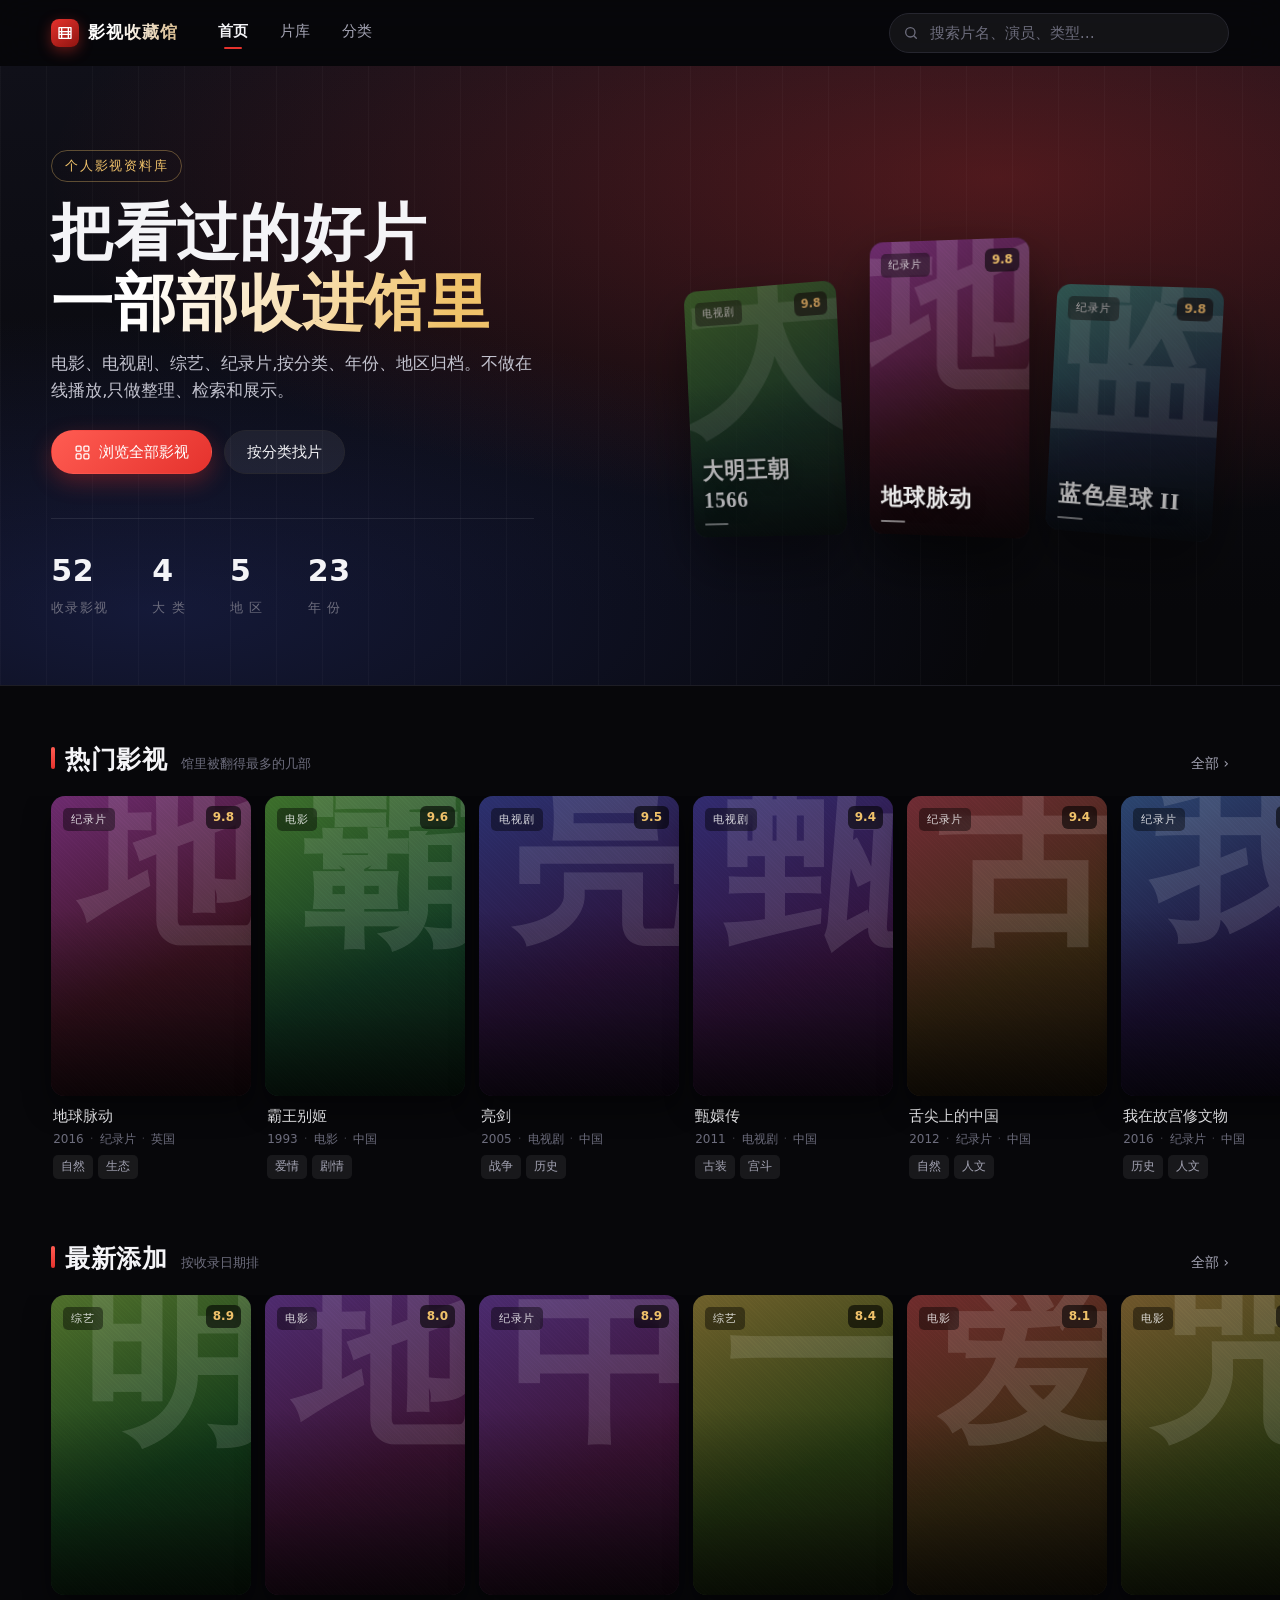
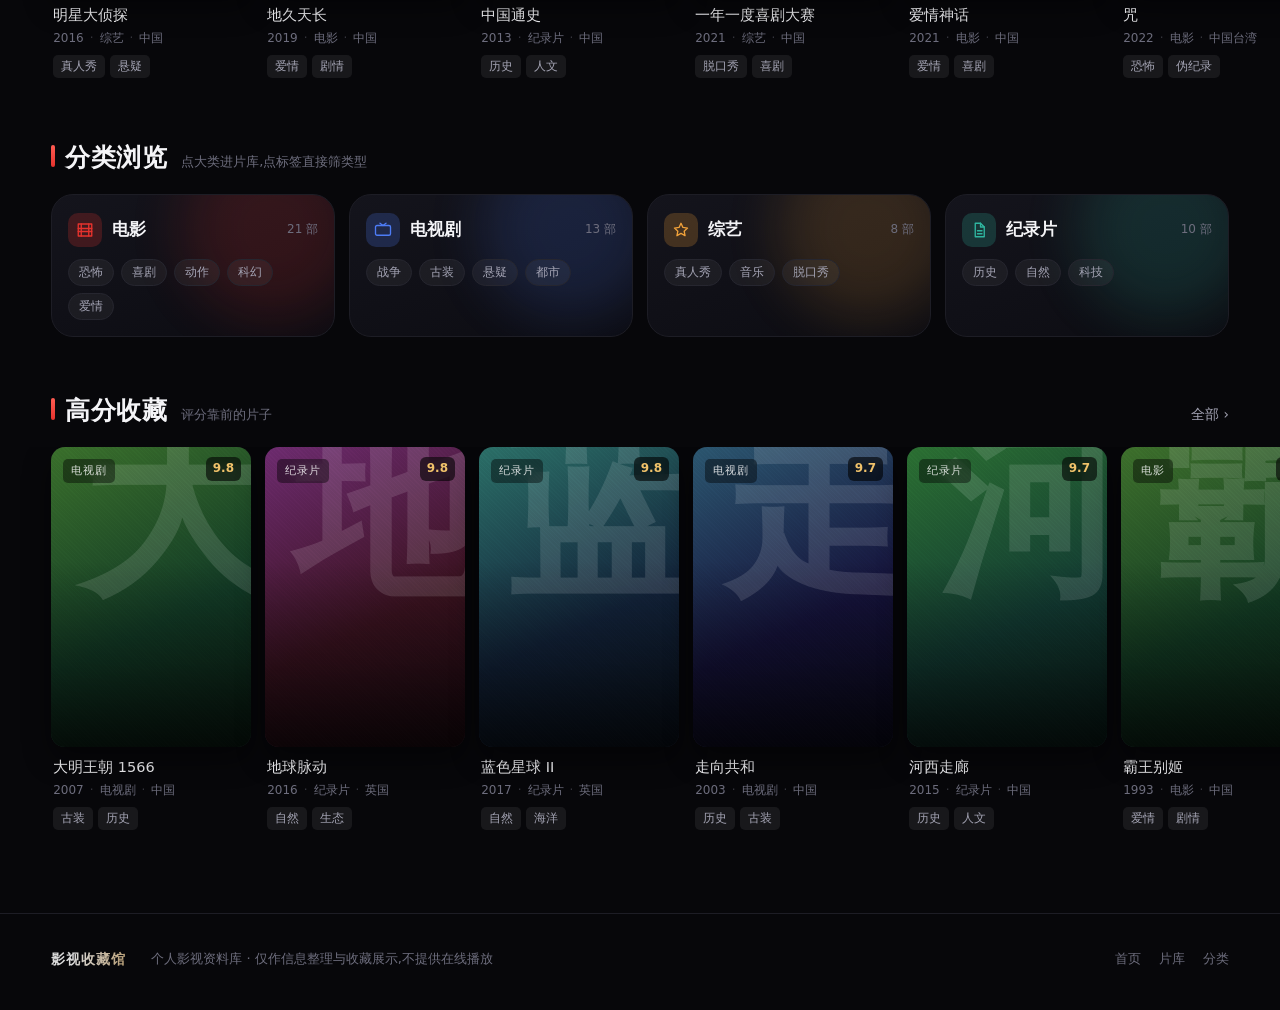
==== index.html @ ede92da6 "新增影视收藏馆:个人影视资料库,纯静态三页 首页 / 片库 / 详情三个页面共用一份数据(assets/js/data.js,52 条), 零依赖、零外链,双击 index.html 也能用。  - " ====
<!DOCTYPE html>
<html lang="zh-CN">
<head>
<meta charset="UTF-8">
<meta name="viewport" content="width=device-width, initial-scale=1, viewport-fit=cover">
<meta name="theme-color" content="#07070a">
<meta name="description" content="影视收藏馆 —— 个人影视资料库,整理、分类和展示电影、电视剧、综艺、纪录片。">
<title>影视收藏馆 · 个人影视资料库</title>
<link rel="icon" href="data:image/svg+xml,%3Csvg xmlns='http://www.w3.org/2000/svg' viewBox='0 0 32 32'%3E%3Crect width='32' height='32' rx='8' fill='%23e5322d'/%3E%3Cpath d='M8 9h16v14H8z' fill='none' stroke='%23fff' stroke-width='2'/%3E%3Cpath d='M12 9v14M20 9v14M8 16h16' stroke='%23fff' stroke-width='2'/%3E%3C/svg%3E">
<link rel="stylesheet" href="assets/css/style.css">
</head>
<body data-page="home">

<header class="site-header">
  <a class="logo" href="index.html">
    <span class="logo-mark">
      <svg viewBox="0 0 24 24" fill="none" stroke="#fff" stroke-width="2" stroke-linejoin="round" aria-hidden="true">
        <path d="M3 4h18v16H3z"/><path d="M7 4v16M17 4v16M3 10h18M3 14h18"/>
      </svg>
    </span>
    <span class="logo-text">影视收藏馆</span>
  </a>

  <nav class="main-nav">
    <a href="index.html" data-nav="home">首页</a>
    <a href="list.html" data-nav="list">片库</a>
    <a href="index.html#categories">分类</a>
  </nav>

  <div class="header-search">
    <svg class="icon-search" viewBox="0 0 24 24" fill="none" stroke="currentColor" stroke-width="2" stroke-linecap="round" aria-hidden="true">
      <circle cx="11" cy="11" r="7"/><path d="M20 20l-3.5-3.5"/>
    </svg>
    <label class="sr-only" for="q">搜索影视名称</label>
    <input id="q" type="search" placeholder="搜索片名、演员、类型…" autocomplete="off">
    <button type="button" class="clear-btn" aria-label="清空搜索">×</button>
    <div class="suggest" role="listbox"></div>
  </div>
</header>

<main>
  <!-- ============================ 头图 ============================ -->
  <section class="hero">
    <div class="hero-bg" aria-hidden="true"></div>
    <div class="hero-art" id="hero-art" aria-hidden="true"></div>
    <div class="hero-inner">
      <span class="hero-kicker">个人影视资料库</span>
      <h1>把看过的好片<br><span class="accent">一部部收进馆里</span></h1>
      <p>电影、电视剧、综艺、纪录片,按分类、年份、地区归档。不做在线播放,只做整理、检索和展示。</p>
      <div class="hero-actions">
        <a class="btn btn-primary" href="list.html">
          <svg viewBox="0 0 24 24" fill="none" stroke="currentColor" stroke-width="1.8" stroke-linecap="round" stroke-linejoin="round" aria-hidden="true">
            <rect x="3" y="3" width="7" height="7" rx="1.5"/><rect x="14" y="3" width="7" height="7" rx="1.5"/>
            <rect x="3" y="14" width="7" height="7" rx="1.5"/><rect x="14" y="14" width="7" height="7" rx="1.5"/>
          </svg>
          浏览全部影视
        </a>
        <a class="btn btn-ghost" href="#categories">按分类找片</a>
      </div>
      <div class="hero-stats">
        <div class="hero-stat"><b data-stat="total">—</b><span>收录影视</span></div>
        <div class="hero-stat"><b data-stat="cat">—</b><span>大 类</span></div>
        <div class="hero-stat"><b data-stat="region">—</b><span>地 区</span></div>
        <div class="hero-stat"><b data-stat="year">—</b><span>年 份</span></div>
      </div>
    </div>
  </section>

  <!-- ========================== 热门影视 ========================== -->
  <section class="section">
    <div class="section-head">
      <h2 class="section-title"><span class="bar"></span>热门影视</h2>
      <span class="section-sub">馆里被翻得最多的几部</span>
      <a class="section-more" href="list.html?sort=rating">全部 ›</a>
    </div>
    <div class="row-wrap">
      <button class="row-nav prev" type="button" aria-label="向左滚动">
        <svg viewBox="0 0 24 24" fill="none" stroke="currentColor" stroke-width="2" stroke-linecap="round" stroke-linejoin="round"><path d="M15 5l-7 7 7 7"/></svg>
      </button>
      <div class="row" id="row-hot"></div>
      <button class="row-nav next" type="button" aria-label="向右滚动">
        <svg viewBox="0 0 24 24" fill="none" stroke="currentColor" stroke-width="2" stroke-linecap="round" stroke-linejoin="round"><path d="M15 5l-7 7 7 7"/></svg>
      </button>
    </div>
  </section>

  <!-- ========================== 最新添加 ========================== -->
  <section class="section">
    <div class="section-head">
      <h2 class="section-title"><span class="bar"></span>最新添加</h2>
      <span class="section-sub">按收录日期排</span>
      <a class="section-more" href="list.html?sort=added">全部 ›</a>
    </div>
    <div class="row-wrap">
      <button class="row-nav prev" type="button" aria-label="向左滚动">
        <svg viewBox="0 0 24 24" fill="none" stroke="currentColor" stroke-width="2" stroke-linecap="round" stroke-linejoin="round"><path d="M15 5l-7 7 7 7"/></svg>
      </button>
      <div class="row" id="row-recent"></div>
      <button class="row-nav next" type="button" aria-label="向右滚动">
        <svg viewBox="0 0 24 24" fill="none" stroke="currentColor" stroke-width="2" stroke-linecap="round" stroke-linejoin="round"><path d="M15 5l-7 7 7 7"/></svg>
      </button>
    </div>
  </section>

  <!-- ========================== 分类入口 ========================== -->
  <section class="section" id="categories">
    <div class="section-head">
      <h2 class="section-title"><span class="bar"></span>分类浏览</h2>
      <span class="section-sub">点大类进片库,点标签直接筛类型</span>
    </div>
    <div class="cat-grid" id="cat-grid"></div>
  </section>

  <!-- ========================== 高分推荐 ========================== -->
  <section class="section">
    <div class="section-head">
      <h2 class="section-title"><span class="bar"></span>高分收藏</h2>
      <span class="section-sub">评分靠前的片子</span>
      <a class="section-more" href="list.html?sort=rating">全部 ›</a>
    </div>
    <div class="row-wrap">
      <button class="row-nav prev" type="button" aria-label="向左滚动">
        <svg viewBox="0 0 24 24" fill="none" stroke="currentColor" stroke-width="2" stroke-linecap="round" stroke-linejoin="round"><path d="M15 5l-7 7 7 7"/></svg>
      </button>
      <div class="row" id="row-top"></div>
      <button class="row-nav next" type="button" aria-label="向右滚动">
        <svg viewBox="0 0 24 24" fill="none" stroke="currentColor" stroke-width="2" stroke-linecap="round" stroke-linejoin="round"><path d="M15 5l-7 7 7 7"/></svg>
      </button>
    </div>
  </section>
</main>

<footer class="site-footer">
  <span class="logo"><span class="logo-text">影视收藏馆</span></span>
  <span>个人影视资料库 · 仅作信息整理与收藏展示,不提供在线播放</span>
  <nav>
    <a href="index.html">首页</a>
    <a href="list.html">片库</a>
    <a href="index.html#categories">分类</a>
  </nav>
</footer>

<nav class="tab-bar" aria-label="底部导航">
  <a href="index.html" data-nav="home">
    <svg viewBox="0 0 24 24" fill="none" stroke="currentColor" stroke-width="1.8" stroke-linecap="round" stroke-linejoin="round"><path d="M4 11l8-7 8 7"/><path d="M6 10v10h12V10"/></svg>
    首页
  </a>
  <a href="list.html" data-nav="list">
    <svg viewBox="0 0 24 24" fill="none" stroke="currentColor" stroke-width="1.8" stroke-linecap="round" stroke-linejoin="round"><rect x="3" y="3" width="7" height="7" rx="1.5"/><rect x="14" y="3" width="7" height="7" rx="1.5"/><rect x="3" y="14" width="7" height="7" rx="1.5"/><rect x="14" y="14" width="7" height="7" rx="1.5"/></svg>
    片库
  </a>
  <a href="index.html#categories">
    <svg viewBox="0 0 24 24" fill="none" stroke="currentColor" stroke-width="1.8" stroke-linecap="round" stroke-linejoin="round"><path d="M12 3l9 5-9 5-9-5z"/><path d="M3 13l9 5 9-5"/></svg>
    分类
  </a>
  <a href="list.html#q">
    <svg viewBox="0 0 24 24" fill="none" stroke="currentColor" stroke-width="1.8" stroke-linecap="round" stroke-linejoin="round"><circle cx="11" cy="11" r="7"/><path d="M20 20l-3.5-3.5"/></svg>
    搜索
  </a>
</nav>

<script src="assets/js/data.js"></script>
<script src="assets/js/app.js"></script>
</body>
</html>
---- assets/css/style.css ----
/* ==========================================================================
   影视收藏馆 · 全站样式
   深色影院质感 / 海报卡片 / 手机 2 列 · 平板 3 列 · 电脑 5 列
   ========================================================================== */

/* --------------------------------------------------------------- 设计变量 */
:root {
  --bg:            #07070a;
  --bg-soft:       #0d0d13;
  --surface:       #14141c;
  --surface-2:     #1c1c26;
  --line:          #26262f;
  --line-soft:     #1d1d25;

  --text:          #f4f4f7;
  --text-dim:      #a4a4b4;
  --text-faint:    #6d6d7d;

  --accent:        #e5322d;
  --accent-soft:   #ff5c52;
  --gold:          #f0c26a;

  --radius-sm: 8px;
  --radius:    14px;
  --radius-lg: 22px;

  --shadow:      0 18px 40px rgba(0, 0, 0, .55);
  --shadow-card: 0 12px 28px rgba(0, 0, 0, .45);

  --header-h: 66px;
  --page-x:   clamp(16px, 4vw, 56px);
  --ease:     cubic-bezier(.22, .61, .36, 1);

  --font: "PingFang SC", "Hiragino Sans GB", "Microsoft YaHei", "Source Han Sans SC",
          "Noto Sans CJK SC", system-ui, -apple-system, "Segoe UI", sans-serif;
  --font-serif: "Songti SC", "SimSun", "Source Han Serif SC", "Noto Serif CJK SC", serif;
}

/* ------------------------------------------------------------------ 基础 */
* { box-sizing: border-box; }

html { -webkit-text-size-adjust: 100%; }

body {
  margin: 0;
  background: var(--bg);
  color: var(--text);
  font-family: var(--font);
  font-size: 15px;
  line-height: 1.6;
  padding-bottom: env(safe-area-inset-bottom);
  -webkit-font-smoothing: antialiased;
}

/* 页面底部给手机底栏留出空间 */
body { padding-bottom: calc(72px + env(safe-area-inset-bottom)); }
@media (min-width: 768px) { body { padding-bottom: 0; } }

img { max-width: 100%; display: block; }

a { color: inherit; text-decoration: none; }

button, input, select { font: inherit; color: inherit; }

::selection { background: var(--accent); color: #fff; }

:focus-visible {
  outline: 2px solid var(--accent-soft);
  outline-offset: 3px;
  border-radius: 4px;
}

/* 滚动条(桌面) */
::-webkit-scrollbar { width: 10px; height: 10px; }
::-webkit-scrollbar-track { background: var(--bg); }
::-webkit-scrollbar-thumb { background: #2c2c38; border-radius: 10px; border: 3px solid var(--bg); }
::-webkit-scrollbar-thumb:hover { background: #3c3c4a; }

.wrap { padding-inline: var(--page-x); }

.sr-only {
  position: absolute; width: 1px; height: 1px;
  padding: 0; margin: -1px; overflow: hidden;
  clip: rect(0 0 0 0); white-space: nowrap; border: 0;
}

/* ------------------------------------------------------------------ 顶栏 */
.site-header {
  position: sticky;
  top: 0;
  z-index: 50;
  height: var(--header-h);
  display: flex;
  align-items: center;
  gap: 18px;
  padding-inline: var(--page-x);
  background: rgba(7, 7, 10, .72);
  backdrop-filter: blur(18px) saturate(160%);
  -webkit-backdrop-filter: blur(18px) saturate(160%);
  border-bottom: 1px solid transparent;
  transition: background .3s var(--ease), border-color .3s var(--ease);
}
.site-header.is-stuck {
  background: rgba(7, 7, 10, .94);
  border-bottom-color: var(--line-soft);
}

.logo {
  display: flex;
  align-items: center;
  gap: 9px;
  font-size: 17px;
  font-weight: 700;
  letter-spacing: .06em;
  white-space: nowrap;
  flex-shrink: 0;
}
.logo-mark {
  width: 28px; height: 28px;
  border-radius: 8px;
  display: grid; place-items: center;
  background: linear-gradient(145deg, var(--accent), #8f1410);
  box-shadow: 0 4px 14px rgba(229, 50, 45, .4);
  flex-shrink: 0;
}
.logo-mark svg { width: 16px; height: 16px; }
.logo-text { background: linear-gradient(100deg, #fff 30%, #d7b98a); -webkit-background-clip: text; background-clip: text; color: transparent; }

.main-nav { display: none; gap: 4px; margin-inline-start: 8px; }
@media (min-width: 768px) { .main-nav { display: flex; } }
.main-nav a {
  padding: 7px 14px;
  border-radius: 999px;
  font-size: 14.5px;
  color: var(--text-dim);
  transition: color .2s, background .2s;
}
.main-nav a:hover { color: var(--text); background: rgba(255, 255, 255, .06); }
.main-nav a.is-active { color: var(--text); font-weight: 600; }
.main-nav a.is-active::after {
  content: '';
  display: block;
  height: 2px; width: 18px;
  margin: 4px auto -4px;
  border-radius: 2px;
  background: var(--accent);
}

/* 顶栏搜索 */
.header-search {
  margin-inline-start: auto;
  position: relative;
  flex: 0 1 340px;
  min-width: 0;
}
.header-search input {
  width: 100%;
  height: 40px;
  padding: 0 38px 0 40px;
  border-radius: 999px;
  border: 1px solid var(--line);
  background: rgba(255, 255, 255, .05);
  transition: border-color .2s, background .2s, box-shadow .2s;
}
.header-search input::placeholder { color: var(--text-faint); }
.header-search input:focus {
  outline: none;
  border-color: #45454f;
  background: rgba(255, 255, 255, .09);
  box-shadow: 0 0 0 4px rgba(229, 50, 45, .12);
}
.header-search .icon-search {
  position: absolute; left: 14px; top: 50%;
  transform: translateY(-50%);
  width: 16px; height: 16px;
  color: var(--text-faint);
  pointer-events: none;
}
.header-search .clear-btn {
  position: absolute; right: 8px; top: 50%;
  transform: translateY(-50%);
  width: 26px; height: 26px;
  border: 0; border-radius: 50%;
  background: rgba(255, 255, 255, .1);
  color: var(--text-dim);
  cursor: pointer;
  display: none;
  place-items: center;
  font-size: 15px;
  line-height: 1;
}
.header-search.has-value .clear-btn { display: grid; }
.header-search .clear-btn:hover { background: rgba(255, 255, 255, .18); color: #fff; }

/* 顶栏搜索联想 */
.suggest {
  position: absolute;
  top: calc(100% + 10px);
  left: 0; right: 0;
  background: var(--surface);
  border: 1px solid var(--line);
  border-radius: var(--radius);
  box-shadow: var(--shadow);
  overflow: hidden;
  display: none;
  max-height: min(60vh, 420px);
  overflow-y: auto;
}
.suggest.is-open { display: block; }
.suggest-item {
  display: flex;
  align-items: center;
  gap: 12px;
  padding: 9px 12px;
  cursor: pointer;
  border-bottom: 1px solid var(--line-soft);
}
.suggest-item:last-child { border-bottom: 0; }
.suggest-item:hover, .suggest-item.is-cursor { background: var(--surface-2); }
.suggest-thumb { width: 34px; height: 48px; border-radius: 5px; overflow: hidden; flex-shrink: 0; }
.suggest-body { min-width: 0; }
.suggest-title { font-size: 14.5px; white-space: nowrap; overflow: hidden; text-overflow: ellipsis; }
.suggest-meta { font-size: 12px; color: var(--text-faint); }
.suggest-empty { padding: 18px; text-align: center; color: var(--text-faint); font-size: 13.5px; }

/* ------------------------------------------------------------ 手机底部导航 */
.tab-bar {
  position: fixed;
  left: 0; right: 0; bottom: 0;
  z-index: 60;
  display: grid;
  grid-template-columns: repeat(4, 1fr);
  background: rgba(11, 11, 16, .93);
  backdrop-filter: blur(20px);
  -webkit-backdrop-filter: blur(20px);
  border-top: 1px solid var(--line-soft);
  padding-bottom: env(safe-area-inset-bottom);
}
@media (min-width: 768px) { .tab-bar { display: none; } }
.tab-bar a {
  display: flex;
  flex-direction: column;
  align-items: center;
  gap: 3px;
  padding: 9px 0 8px;
  font-size: 11px;
  color: var(--text-faint);
  min-height: 56px;
  justify-content: center;
}
.tab-bar a svg { width: 21px; height: 21px; }
.tab-bar a.is-active { color: var(--accent-soft); }

/* --------------------------------------------------------------- 通用组件 */
.section { margin-block: clamp(30px, 5vw, 54px); }

.section-head {
  display: flex;
  align-items: baseline;
  gap: 14px;
  margin-bottom: 16px;
  padding-inline: var(--page-x);
}
.section-title {
  margin: 0;
  font-size: clamp(19px, 2.4vw, 25px);
  font-weight: 700;
  letter-spacing: .02em;
}
.section-title .bar {
  display: inline-block;
  width: 4px; height: .9em;
  margin-inline-end: 10px;
  vertical-align: -1px;
  border-radius: 2px;
  background: linear-gradient(180deg, var(--accent-soft), var(--accent));
}
.section-sub { color: var(--text-faint); font-size: 13px; }
.section-more {
  margin-inline-start: auto;
  color: var(--text-dim);
  font-size: 13.5px;
  white-space: nowrap;
  transition: color .2s;
}
.section-more:hover { color: var(--accent-soft); }

.btn {
  display: inline-flex;
  align-items: center;
  justify-content: center;
  gap: 8px;
  height: 44px;
  padding: 0 22px;
  border: 1px solid transparent;
  border-radius: 999px;
  background: var(--surface-2);
  font-size: 15px;
  font-weight: 500;
  cursor: pointer;
  transition: transform .15s var(--ease), background .2s, border-color .2s, opacity .2s;
}
.btn:hover { transform: translateY(-1px); }
.btn:active { transform: translateY(0); }
.btn svg { width: 17px; height: 17px; }
.btn-primary {
  background: linear-gradient(135deg, var(--accent-soft), var(--accent));
  color: #fff;
  box-shadow: 0 8px 22px rgba(229, 50, 45, .32);
}
.btn-ghost { background: rgba(255, 255, 255, .07); border-color: var(--line); }
.btn-ghost:hover { background: rgba(255, 255, 255, .12); }
.btn[aria-disabled="true"] {
  opacity: .45;
  cursor: not-allowed;
  background: var(--surface-2);
  box-shadow: none;
  color: var(--text-dim);
}
.btn[aria-disabled="true"]:hover { transform: none; }

.chip {
  display: inline-flex;
  align-items: center;
  gap: 5px;
  height: 32px;
  padding: 0 13px;
  border-radius: 999px;
  border: 1px solid var(--line);
  background: rgba(255, 255, 255, .04);
  color: var(--text-dim);
  font-size: 13px;
  white-space: nowrap;
  cursor: pointer;
  transition: color .18s, background .18s, border-color .18s;
}
.chip:hover { color: var(--text); border-color: #3a3a46; }
.chip.is-on {
  background: var(--accent);
  border-color: var(--accent);
  color: #fff;
  font-weight: 500;
}
/* “全部”是默认态,不该抢主色 */
.chip.is-on[data-val=""] {
  background: rgba(255, 255, 255, .14);
  border-color: transparent;
  color: var(--text);
}

.tag {
  display: inline-block;
  padding: 2px 8px;
  border-radius: 5px;
  background: rgba(255, 255, 255, .07);
  color: var(--text-dim);
  font-size: 11.5px;
  line-height: 1.7;
  white-space: nowrap;
}

/* ------------------------------------------------------------- 海报卡片 */
.card {
  display: block;
  position: relative;
  min-width: 0;
  transition: transform .28s var(--ease);
}
@media (hover: hover) {
  .card:hover { transform: translateY(-6px); z-index: 3; }
}

.poster {
  position: relative;
  aspect-ratio: 2 / 3;
  border-radius: var(--radius);
  overflow: hidden;
  background: var(--surface);
  box-shadow: var(--shadow-card);
  isolation: isolate;
}
.poster img { width: 100%; height: 100%; object-fit: cover; }

/* 自动生成的海报(无图源时) */
.poster-gen {
  position: absolute;
  inset: 0;
  display: flex;
  flex-direction: column;
  justify-content: flex-end;
  padding: 12px;
  overflow: hidden;
}
.poster-gen::before {          /* 底部压暗,保证片名可读 */
  content: '';
  position: absolute;
  inset: auto 0 0 0;
  height: 62%;
  background: linear-gradient(to top, rgba(0, 0, 0, .74) 0%, rgba(0, 0, 0, .34) 45%, transparent 100%);
  pointer-events: none;
}
.poster-gen::after {           /* 细颗粒质感 */
  content: '';
  position: absolute; inset: 0;
  background-image: repeating-linear-gradient(45deg, rgba(255,255,255,.035) 0 1px, transparent 1px 3px);
  mix-blend-mode: overlay;
  pointer-events: none;
}
.poster-glyph {
  position: absolute;
  right: -.1em;
  top: -.06em;
  font-family: var(--font-serif);
  font-size: clamp(96px, 20vw, 190px);
  font-weight: 700;
  line-height: .8;
  color: rgba(255, 255, 255, .12);
  pointer-events: none;
  user-select: none;
}
.poster-cap {
  position: relative;
  display: flex;
  flex-direction: column;
  gap: 5px;
}
.poster-name {
  font-family: var(--font-serif);
  font-size: clamp(16px, 2.4vw, 23px);
  font-weight: 700;
  line-height: 1.25;
  letter-spacing: .04em;
  color: rgba(255, 255, 255, .96);
  text-shadow: 0 2px 14px rgba(0, 0, 0, .6);
  display: -webkit-box;
  -webkit-line-clamp: 2;
  -webkit-box-orient: vertical;
  overflow: hidden;
}
.poster-name::after {        /* 片名下的小短线,像海报上的装饰 */
  content: '';
  display: block;
  width: 26px; height: 2px;
  margin-top: 8px;
  border-radius: 2px;
  background: rgba(255, 255, 255, .5);
}
.poster-badge {
  position: absolute;
  top: 12px; left: 12px;
  padding: 3px 8px;
  border-radius: 5px;
  background: rgba(0, 0, 0, .42);
  backdrop-filter: blur(6px);
  font-size: 11px;
  letter-spacing: .08em;
  color: rgba(255, 255, 255, .82);
}
.poster-foot {
  position: relative;
  font-size: 11.5px;
  letter-spacing: .22em;
  color: rgba(255, 255, 255, .55);
}

/* 评分角标 */
.poster-score {
  position: absolute;
  top: 10px; right: 10px;
  z-index: 2;
  padding: 2px 7px;
  border-radius: 6px;
  background: rgba(0, 0, 0, .6);
  backdrop-filter: blur(6px);
  color: var(--gold);
  font-size: 12px;
  font-weight: 700;
  font-variant-numeric: tabular-nums;
}

/* 悬停浮层 */
.poster-hover {
  position: absolute;
  inset: 0;
  z-index: 3;
  display: flex;
  flex-direction: column;
  justify-content: flex-end;
  gap: 7px;
  padding: 14px 13px;
  background: linear-gradient(to top, rgba(5,5,8,.96) 12%, rgba(5,5,8,.72) 48%, rgba(5,5,8,0) 100%);
  opacity: 0;
  transition: opacity .26s var(--ease);
}
@media (hover: hover) {
  .card:hover .poster-hover { opacity: 1; }
}
.poster-hover .ph-title { font-size: 15px; font-weight: 600; }
.poster-hover .ph-line {
  font-size: 12px;
  color: var(--text-dim);
  display: flex;
  flex-wrap: wrap;
  gap: 6px;
}
.poster-hover .ph-desc {
  font-size: 12px;
  line-height: 1.55;
  color: #c8c8d4;
  display: -webkit-box;
  -webkit-line-clamp: 3;
  -webkit-box-orient: vertical;
  overflow: hidden;
}
.poster-hover .ph-cta {
  margin-top: 3px;
  font-size: 12.5px;
  font-weight: 600;
  color: var(--accent-soft);
  display: flex;
  align-items: center;
  gap: 4px;
}
.poster-hover .ph-cta svg { width: 13px; height: 13px; }

/* 卡片文字区 */
.card-body { padding: 10px 2px 0; }
.card-title {
  font-size: 14.5px;
  font-weight: 500;
  line-height: 1.4;
  white-space: nowrap;
  overflow: hidden;
  text-overflow: ellipsis;
}
.card-meta {
  margin-top: 4px;
  display: flex;
  align-items: center;
  gap: 6px;
  font-size: 12px;
  color: var(--text-faint);
  white-space: nowrap;
  overflow: hidden;
}
.card-meta .dot { opacity: .45; }
.card-tags { margin-top: 6px; display: flex; gap: 5px; overflow: hidden; }

/* --------------------------------------------------- 海报网格(响应式列数) */
.poster-grid {
  display: grid;
  gap: clamp(14px, 2vw, 26px) clamp(10px, 1.6vw, 20px);
  grid-template-columns: repeat(2, minmax(0, 1fr));   /* 手机:双列 */
}
@media (max-width: 359px) {                            /* 窄屏手机:单列 */
  .poster-grid { grid-template-columns: minmax(0, 1fr); }
}
@media (min-width: 768px)  { .poster-grid { grid-template-columns: repeat(3, minmax(0, 1fr)); } } /* 平板:三列 */
@media (min-width: 1024px) { .poster-grid { grid-template-columns: repeat(4, minmax(0, 1fr)); } }
@media (min-width: 1280px) { .poster-grid { grid-template-columns: repeat(5, minmax(0, 1fr)); } } /* 电脑:五列 */
@media (min-width: 1800px) { .poster-grid { grid-template-columns: repeat(6, minmax(0, 1fr)); } }

/* ------------------------------------------------------------ 横向影片行 */
.row-wrap { position: relative; }
.row {
  display: grid;
  grid-auto-flow: column;
  grid-auto-columns: minmax(140px, 1fr);
  gap: 14px;
  overflow-x: auto;
  scroll-snap-type: x mandatory;
  scroll-behavior: smooth;
  padding-inline: var(--page-x);
  scroll-padding-inline: var(--page-x);   /* 否则吸附会把首张卡片顶到边缘 */
  padding-bottom: 6px;
  scrollbar-width: none;
}
.row::-webkit-scrollbar { display: none; }
.row > * { scroll-snap-align: start; }
@media (min-width: 480px)  { .row { grid-auto-columns: minmax(160px, 1fr); } }
@media (min-width: 768px)  { .row { grid-auto-columns: minmax(180px, 1fr); } }
@media (min-width: 1280px) { .row { grid-auto-columns: minmax(200px, 1fr); } }

.row-nav {
  position: absolute;
  top: 0; bottom: 34px;
  width: 46px;
  border: 0;
  display: none;
  place-items: center;
  cursor: pointer;
  color: #fff;
  background: linear-gradient(90deg, rgba(7,7,10,.92), rgba(7,7,10,0));
  opacity: 0;
  transition: opacity .22s;
  z-index: 4;
}
.row-nav svg { width: 24px; height: 24px; filter: drop-shadow(0 2px 6px rgba(0,0,0,.6)); }
.row-nav.prev { left: 0; }
.row-nav.next { right: 0; transform: scaleX(-1); }
@media (hover: hover) and (min-width: 1024px) {
  .row-nav { display: grid; }
  .row-wrap:hover .row-nav { opacity: 1; }
  .row-nav:disabled { opacity: 0 !important; pointer-events: none; }
}

/* ------------------------------------------------------------- 首页 · 头图 */
.hero {
  position: relative;
  min-height: min(78vh, 620px);
  display: flex;
  align-items: flex-end;
  padding: 0 var(--page-x) clamp(34px, 6vw, 66px);
  overflow: hidden;
  border-bottom: 1px solid var(--line-soft);
}
.hero-bg { position: absolute; inset: 0; z-index: 0; }
.hero-bg::before {
  content: '';
  position: absolute; inset: 0;
  background:
    radial-gradient(120% 90% at 78% 18%, rgba(229, 50, 45, .30), transparent 62%),
    radial-gradient(110% 80% at 12% 88%, rgba(60, 78, 190, .26), transparent 60%),
    linear-gradient(180deg, #101019 0%, #07070a 88%);
}
.hero-bg::after {
  content: '';
  position: absolute; inset: 0;
  background-image: repeating-linear-gradient(90deg, rgba(255,255,255,.028) 0 1px, transparent 1px 46px);
}
.hero-inner { position: relative; z-index: 1; max-width: 720px; }

/* 头图右侧的三张海报,纯装饰,窄屏不出现 */
.hero-art {
  position: absolute;
  right: clamp(20px, 5vw, 76px);
  top: 50%;
  transform: translateY(-46%);
  z-index: 1;
  display: none;
  gap: 18px;
  pointer-events: none;
  perspective: 1200px;
}
@media (min-width: 1024px) { .hero-art { display: flex; } }
.hero-art .poster {
  width: clamp(130px, 13vw, 186px);
  box-shadow: 0 30px 60px rgba(0, 0, 0, .6);
  transform: rotateY(-16deg) rotateZ(var(--tilt, 0deg));
  opacity: .96;
}
.hero-art > *:nth-child(1) { --tilt: -3deg; margin-top: 46px; opacity: .7; }
.hero-art > *:nth-child(2) { --tilt:  0deg; }
.hero-art > *:nth-child(3) { --tilt:  3deg; margin-top: 46px; opacity: .7; }
.hero-kicker {
  display: inline-flex;
  align-items: center;
  gap: 8px;
  margin-bottom: 16px;
  padding: 5px 13px;
  border: 1px solid rgba(240, 194, 106, .35);
  border-radius: 999px;
  color: var(--gold);
  font-size: 12.5px;
  letter-spacing: .14em;
}
.hero h1 {
  margin: 0 0 14px;
  font-size: clamp(32px, 6.4vw, 62px);
  line-height: 1.12;
  font-weight: 800;
  letter-spacing: .01em;
}
.hero h1 .accent {
  background: linear-gradient(105deg, #fff 20%, var(--gold) 90%);
  -webkit-background-clip: text; background-clip: text; color: transparent;
}
.hero p {
  margin: 0 0 26px;
  max-width: 46ch;
  color: #c2c2ce;
  font-size: clamp(14px, 1.6vw, 16.5px);
}
.hero-actions { display: flex; flex-wrap: wrap; gap: 12px; }
.hero-stats {
  display: flex;
  flex-wrap: wrap;
  gap: clamp(20px, 4vw, 44px);
  margin-top: clamp(28px, 4vw, 44px);
  padding-top: clamp(20px, 3vw, 28px);
  border-top: 1px solid rgba(255, 255, 255, .09);
}
.hero-stat b {
  display: block;
  font-size: clamp(22px, 3.2vw, 30px);
  font-weight: 700;
  font-variant-numeric: tabular-nums;
  letter-spacing: .02em;
}
.hero-stat span { font-size: 12.5px; color: var(--text-faint); letter-spacing: .1em; }

/* --------------------------------------------------------- 首页 · 分类入口 */
.cat-grid {
  display: grid;
  gap: 14px;
  grid-template-columns: repeat(2, minmax(0, 1fr));
  padding-inline: var(--page-x);
}
@media (min-width: 768px) { .cat-grid { grid-template-columns: repeat(4, minmax(0, 1fr)); } }

.cat-card {
  position: relative;
  display: flex;
  flex-direction: column;
  gap: 12px;
  padding: 18px 16px 16px;
  border: 1px solid var(--line-soft);
  border-radius: var(--radius-lg);
  background: linear-gradient(160deg, var(--surface), #0c0c12);
  overflow: hidden;
  transition: transform .25s var(--ease), border-color .25s, box-shadow .25s;
}
.cat-card::before {
  content: '';
  position: absolute;
  inset: -40% -10% auto auto;
  width: 180px; height: 180px;
  border-radius: 50%;
  background: var(--cat-color, var(--accent));
  opacity: .16;
  filter: blur(28px);
  transition: opacity .25s;
}
.cat-card:hover {
  transform: translateY(-4px);
  border-color: #33333f;
  box-shadow: var(--shadow);
}
.cat-card:hover::before { opacity: .3; }
.cat-head { position: relative; display: flex; align-items: center; gap: 10px; }
.cat-icon {
  width: 34px; height: 34px;
  border-radius: 10px;
  display: grid; place-items: center;
  background: color-mix(in srgb, var(--cat-color, var(--accent)) 22%, transparent);
  color: var(--cat-color, var(--accent));
  flex-shrink: 0;
}
.cat-icon svg { width: 18px; height: 18px; }
.cat-name { font-size: 16.5px; font-weight: 600; }
.cat-count { margin-inline-start: auto; font-size: 12px; color: var(--text-faint); font-variant-numeric: tabular-nums; }
.cat-genres { position: relative; display: flex; flex-wrap: wrap; gap: 7px; }
.cat-genres .chip { height: 27px; padding: 0 10px; font-size: 12px; background: rgba(255,255,255,.05); }

/* ------------------------------------------------------------- 片库筛选栏 */
.page-head {
  padding: clamp(24px, 4vw, 44px) var(--page-x) 0;
}
.page-title {
  margin: 0 0 6px;
  font-size: clamp(24px, 3.6vw, 36px);
  font-weight: 700;
}
.page-desc { margin: 0; color: var(--text-faint); font-size: 14px; }

.filters {
  position: sticky;
  top: var(--header-h);
  z-index: 30;
  margin-top: 22px;
  padding: 14px var(--page-x);
  background: rgba(7, 7, 10, .9);
  backdrop-filter: blur(16px);
  -webkit-backdrop-filter: blur(16px);
  border-bottom: 1px solid var(--line-soft);
}
.filter-row {
  display: flex;
  align-items: center;
  gap: 10px;
  overflow-x: auto;
  scrollbar-width: none;
  padding-bottom: 2px;
}
.filter-row::-webkit-scrollbar { display: none; }
.filter-row + .filter-row { margin-top: 10px; }
.filter-label {
  flex-shrink: 0;
  width: 3.4em;
  font-size: 12.5px;
  color: var(--text-faint);
  letter-spacing: .08em;
}
.filter-row .chip { flex-shrink: 0; }

/* 分类主 Tab */
.cat-tabs { display: flex; gap: 8px; overflow-x: auto; scrollbar-width: none; }
.cat-tabs::-webkit-scrollbar { display: none; }
.cat-tab {
  flex-shrink: 0;
  height: 38px;
  padding: 0 18px;
  border: 0;
  border-radius: 999px;
  background: transparent;
  color: var(--text-dim);
  font-size: 15px;
  cursor: pointer;
  transition: color .2s, background .2s;
}
.cat-tab:hover { color: var(--text); background: rgba(255,255,255,.05); }
.cat-tab.is-on { background: #fff; color: #101018; font-weight: 600; }

.result-bar {
  display: flex;
  align-items: center;
  gap: 12px;
  flex-wrap: wrap;
  margin: 18px 0 16px;
  padding-inline: var(--page-x);
}
.result-count { font-size: 13.5px; color: var(--text-faint); }
.result-count b { color: var(--text); font-variant-numeric: tabular-nums; }
.sort-select {
  margin-inline-start: auto;
  height: 36px;
  padding: 0 32px 0 12px;
  border: 1px solid var(--line);
  border-radius: 999px;
  background: var(--surface) url("data:image/svg+xml,%3Csvg xmlns='http://www.w3.org/2000/svg' viewBox='0 0 24 24' fill='none' stroke='%23a4a4b4' stroke-width='2.2' stroke-linecap='round'%3E%3Cpath d='M6 9l6 6 6-6'/%3E%3C/svg%3E") no-repeat right 10px center / 15px;
  font-size: 13.5px;
  cursor: pointer;
  appearance: none;
  -webkit-appearance: none;
}
.active-filters { display: flex; flex-wrap: wrap; gap: 8px; }
.active-filters .chip.is-on { background: var(--surface-2); border-color: #3a3a46; color: var(--text); }
.active-filters .chip.is-on::after { content: '×'; font-size: 15px; opacity: .7; }

.grid-area { padding-inline: var(--page-x); padding-bottom: clamp(40px, 6vw, 80px); }

.empty {
  padding: clamp(50px, 9vw, 96px) 20px;
  text-align: center;
  color: var(--text-faint);
}
.empty-icon {
  width: 54px; height: 54px;
  margin: 0 auto 16px;
  color: #33333f;
}
.empty h3 { margin: 0 0 8px; color: var(--text-dim); font-size: 17px; font-weight: 600; }
.empty p { margin: 0 0 20px; font-size: 14px; }

/* --------------------------------------------------------------- 详情页 */
.detail-hero {
  position: relative;
  padding: clamp(26px, 5vw, 60px) var(--page-x) clamp(28px, 4vw, 48px);
  overflow: hidden;
  border-bottom: 1px solid var(--line-soft);
}
.detail-bg {
  position: absolute;
  inset: 0;
  z-index: 0;
  opacity: .5;
}
.detail-bg::after {
  content: '';
  position: absolute; inset: 0;
  background: linear-gradient(180deg, rgba(7,7,10,.55) 0%, rgba(7,7,10,.9) 62%, var(--bg) 100%);
  backdrop-filter: blur(60px);
  -webkit-backdrop-filter: blur(60px);
}

.crumb {
  position: relative; z-index: 1;
  display: flex; align-items: center; gap: 7px;
  margin-bottom: clamp(18px, 3vw, 30px);
  font-size: 13px;
  color: var(--text-faint);
}
.crumb a:hover { color: var(--text); }
.crumb svg { width: 13px; height: 13px; opacity: .55; }

.detail-main {
  position: relative;
  z-index: 1;
  display: grid;
  gap: clamp(20px, 4vw, 44px);
  grid-template-columns: minmax(0, 1fr);
}
@media (min-width: 768px) {
  .detail-main { grid-template-columns: minmax(210px, 288px) minmax(0, 1fr); }
}
.detail-poster {
  width: min(56vw, 240px);
  margin-inline: auto;
}
@media (min-width: 768px) { .detail-poster { width: 100%; margin: 0; } }
.detail-poster .poster { box-shadow: 0 28px 60px rgba(0, 0, 0, .7); }

.detail-title {
  margin: 0 0 12px;
  font-size: clamp(26px, 4.6vw, 46px);
  line-height: 1.15;
  font-weight: 800;
}
.detail-facts {
  display: flex;
  flex-wrap: wrap;
  align-items: center;
  gap: 10px;
  margin-bottom: 22px;
  color: var(--text-dim);
  font-size: 14px;
}
.detail-score {
  display: inline-flex;
  align-items: baseline;
  gap: 3px;
  color: var(--gold);
  font-weight: 700;
}
.detail-score b { font-size: 22px; font-variant-numeric: tabular-nums; }
.detail-score span { font-size: 12px; opacity: .7; }

.info-list {
  display: grid;
  gap: 14px;
  margin: 0 0 26px;
  padding: 0;
}
@media (min-width: 640px) { .info-list { grid-template-columns: repeat(2, minmax(0, 1fr)); } }
.info-item { display: flex; gap: 12px; align-items: flex-start; }
.info-item dt {
  flex-shrink: 0;
  width: 3.6em;
  color: var(--text-faint);
  font-size: 13.5px;
  letter-spacing: .06em;
}
.info-item dd { margin: 0; font-size: 14.5px; min-width: 0; }
.info-item dd .chips { display: flex; flex-wrap: wrap; gap: 7px; }

.detail-block { margin-bottom: 26px; }
.detail-block h2 {
  margin: 0 0 10px;
  font-size: 15px;
  font-weight: 600;
  color: var(--text-dim);
  letter-spacing: .1em;
}
.detail-desc {
  margin: 0;
  max-width: 74ch;
  color: #cdcdd8;
  font-size: 15px;
  line-height: 1.85;
}
.actor-list { display: flex; flex-wrap: wrap; gap: 8px; }
.actor {
  display: inline-flex;
  align-items: center;
  gap: 8px;
  padding: 6px 14px 6px 6px;
  border: 1px solid var(--line-soft);
  border-radius: 999px;
  background: rgba(255, 255, 255, .04);
  font-size: 13.5px;
}
.actor-avatar {
  width: 26px; height: 26px;
  border-radius: 50%;
  display: grid; place-items: center;
  font-size: 12.5px;
  font-weight: 600;
  color: #0d0d12;
  flex-shrink: 0;
}

.detail-actions {
  display: flex;
  flex-wrap: wrap;
  gap: 12px;
  padding-top: 22px;
  border-top: 1px solid var(--line-soft);
}
@media (max-width: 519px) {
  .detail-actions .btn { flex: 1 1 100%; height: 50px; font-size: 16px; }
}
.resource-note { flex-basis: 100%; margin: 0; color: var(--text-faint); font-size: 12.5px; }

/* ------------------------------------------------------------------ 页脚 */
.site-footer {
  margin-top: clamp(40px, 6vw, 80px);
  padding: 34px var(--page-x) 40px;
  border-top: 1px solid var(--line-soft);
  color: var(--text-faint);
  font-size: 13px;
  display: flex;
  flex-wrap: wrap;
  gap: 12px 26px;
  align-items: center;
}
.site-footer .logo { font-size: 14px; opacity: .85; }
.site-footer nav { display: flex; gap: 18px; margin-inline-start: auto; }
.site-footer a:hover { color: var(--text-dim); }

/* --------------------------------------------------------------- 入场动效 */
@media (prefers-reduced-motion: no-preference) {
  .reveal { opacity: 0; transform: translateY(14px); }
  .reveal.is-in { opacity: 1; transform: none; transition: opacity .5s var(--ease), transform .5s var(--ease); }
}
@media (prefers-reduced-motion: reduce) {
  * { animation-duration: .01ms !important; transition-duration: .01ms !important; scroll-behavior: auto !important; }
}
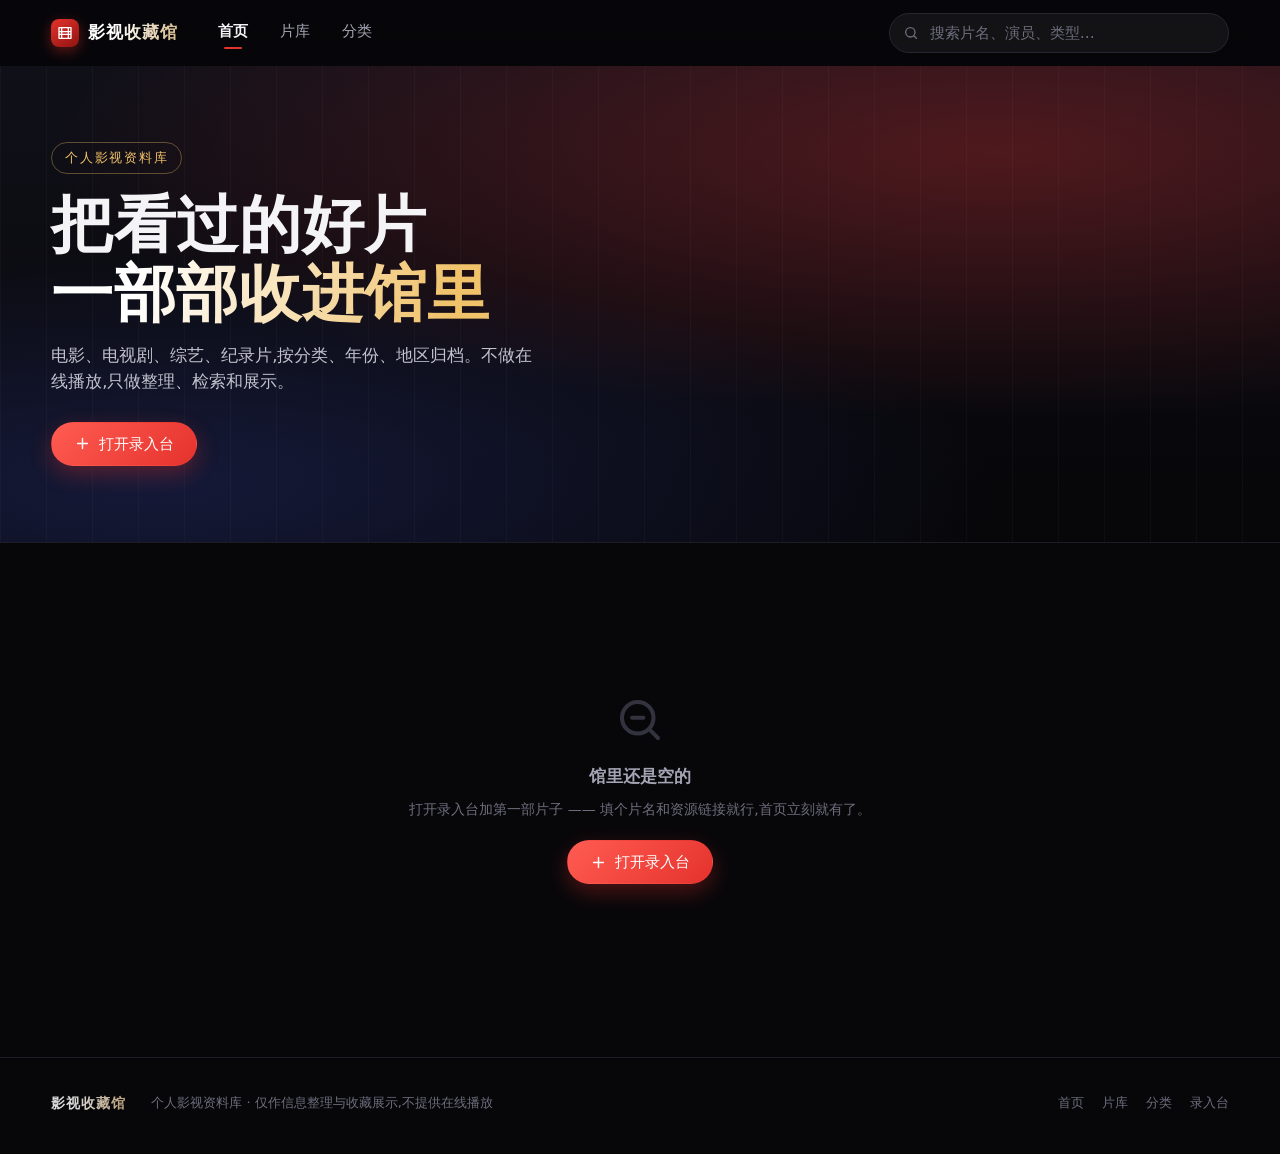
==== commit 5f78b88f: "默认改成空馆:加一条才出现一条,不再预置 52 部片 之前塞的 52 条示例挪到 data/示例数据.js,站点默认不加载。 assets/js/data.js 现在是空数组 + 一条注释掉的字段模板" ====
--- a/index.html
+++ b/index.html
@@ -67,7 +67,7 @@
   </section>
 
   <!-- ========================== 热门影视 ========================== -->
-  <section class="section">
+  <section class="section" id="sec-hot">
     <div class="section-head">
       <h2 class="section-title"><span class="bar"></span>热门影视</h2>
       <span class="section-sub">馆里被翻得最多的几部</span>
@@ -85,7 +85,7 @@
   </section>
 
   <!-- ========================== 最新添加 ========================== -->
-  <section class="section">
+  <section class="section" id="sec-recent">
     <div class="section-head">
       <h2 class="section-title"><span class="bar"></span>最新添加</h2>
       <span class="section-sub">按收录日期排</span>
@@ -112,7 +112,7 @@
   </section>
 
   <!-- ========================== 高分推荐 ========================== -->
-  <section class="section">
+  <section class="section" id="sec-top">
     <div class="section-head">
       <h2 class="section-title"><span class="bar"></span>高分收藏</h2>
       <span class="section-sub">评分靠前的片子</span>
@@ -137,6 +137,7 @@
     <a href="index.html">首页</a>
     <a href="list.html">片库</a>
     <a href="index.html#categories">分类</a>
+    <a href="admin.html">录入台</a>
   </nav>
 </footer>
 
--- a/assets/css/style.css
+++ b/assets/css/style.css
@@ -57,6 +57,10 @@
 @media (min-width: 768px) { body { padding-bottom: 0; } }
 
 img { max-width: 100%; display: block; }
+
+/* 元素只要设了 display,浏览器默认的 [hidden]{display:none} 就压不住了,
+   而站里到处在用 hidden 开关区块,所以这里统一兜底 */
+[hidden] { display: none !important; }
 
 a { color: inherit; text-decoration: none; }
 
@@ -614,6 +618,9 @@
   overflow: hidden;
   border-bottom: 1px solid var(--line-soft);
 }
+/* 一部片子都没有时,头图不必占满一屏 */
+.hero.is-bare { min-height: auto; padding-block: clamp(40px, 7vw, 76px); }
+
 .hero-bg { position: absolute; inset: 0; z-index: 0; }
 .hero-bg::before {
   content: '';
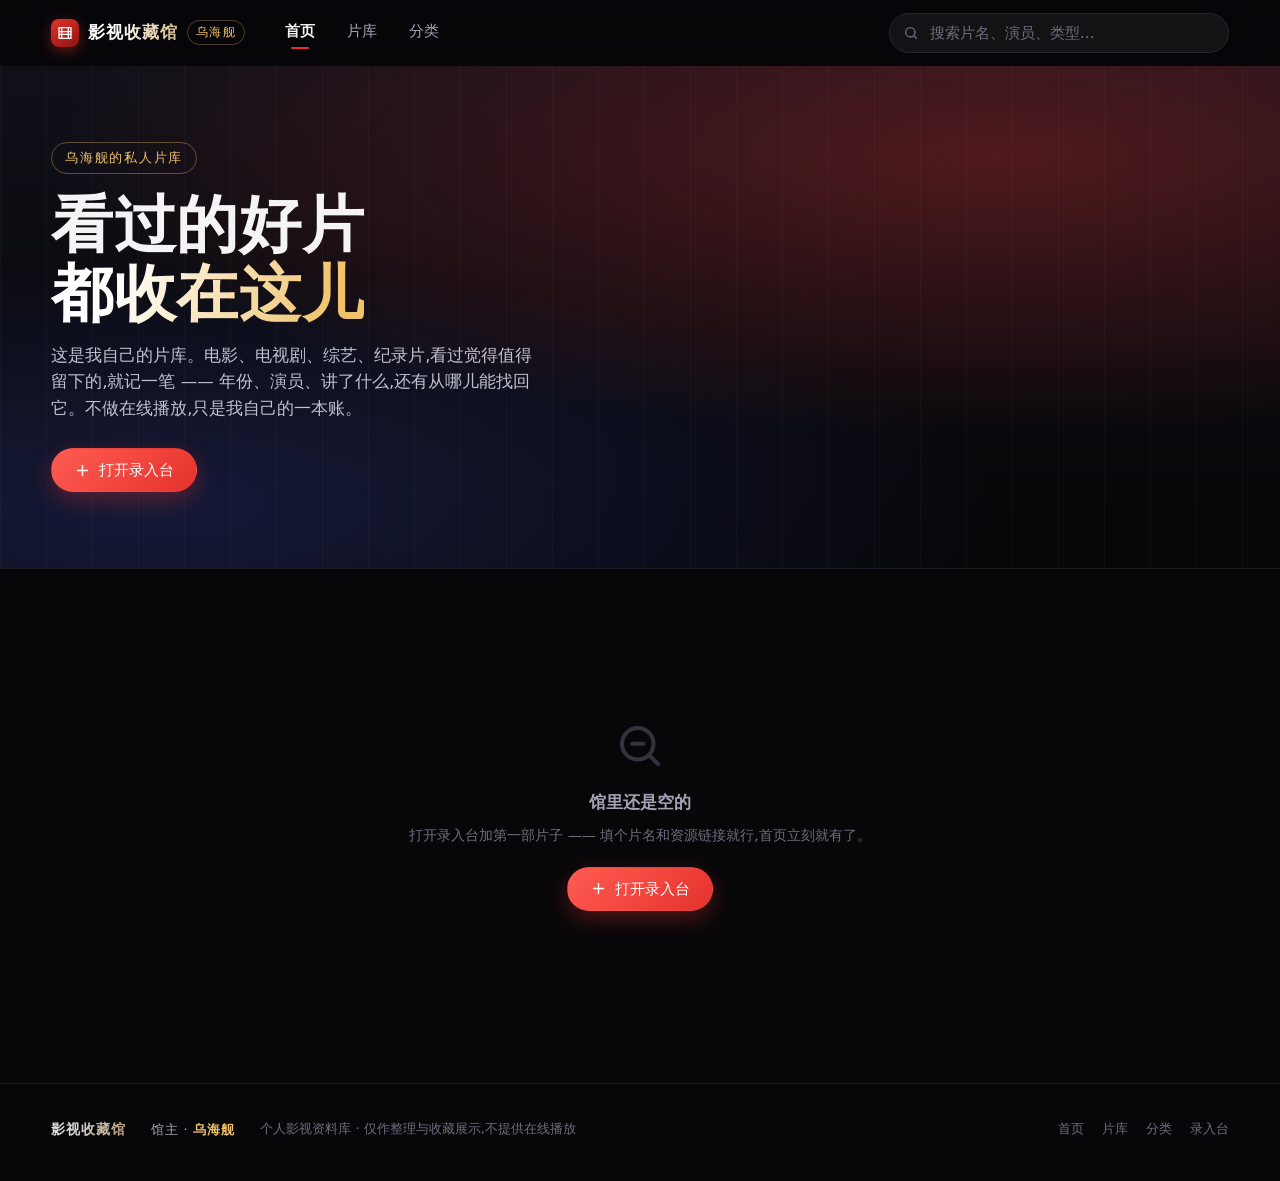
==== commit 5fc5a5d8: "加入馆主署名「乌海舰」,站点文案抽成 site.js 站点看起来太通用了,不像谁的。名字和文案现在集中在一处,改一行就变。  - 新增 assets/js/site.js:馆主署名、站名、首页开场白、" ====
--- a/index.html
+++ b/index.html
@@ -5,7 +5,7 @@
 <meta name="viewport" content="width=device-width, initial-scale=1, viewport-fit=cover">
 <meta name="theme-color" content="#07070a">
 <meta name="description" content="影视收藏馆 —— 个人影视资料库,整理、分类和展示电影、电视剧、综艺、纪录片。">
-<title>影视收藏馆 · 个人影视资料库</title>
+<title>乌海舰的影视收藏馆</title>
 <link rel="icon" href="data:image/svg+xml,%3Csvg xmlns='http://www.w3.org/2000/svg' viewBox='0 0 32 32'%3E%3Crect width='32' height='32' rx='8' fill='%23e5322d'/%3E%3Cpath d='M8 9h16v14H8z' fill='none' stroke='%23fff' stroke-width='2'/%3E%3Cpath d='M12 9v14M20 9v14M8 16h16' stroke='%23fff' stroke-width='2'/%3E%3C/svg%3E">
 <link rel="stylesheet" href="assets/css/style.css">
 </head>
@@ -18,7 +18,8 @@
         <path d="M3 4h18v16H3z"/><path d="M7 4v16M17 4v16M3 10h18M3 14h18"/>
       </svg>
     </span>
-    <span class="logo-text">影视收藏馆</span>
+    <span class="logo-text" data-site="short">影视收藏馆</span>
+    <span class="logo-owner" data-site="owner">乌海舰</span>
   </a>
 
   <nav class="main-nav">
@@ -44,9 +45,9 @@
     <div class="hero-bg" aria-hidden="true"></div>
     <div class="hero-art" id="hero-art" aria-hidden="true"></div>
     <div class="hero-inner">
-      <span class="hero-kicker">个人影视资料库</span>
-      <h1>把看过的好片<br><span class="accent">一部部收进馆里</span></h1>
-      <p>电影、电视剧、综艺、纪录片,按分类、年份、地区归档。不做在线播放,只做整理、检索和展示。</p>
+      <span class="hero-kicker" data-site="kicker">乌海舰的私人片库</span>
+      <h1><span data-site="line1">看过的好片</span><br><span class="accent" data-site="line2">都收在这儿</span></h1>
+      <p data-site="intro">这是我自己的片库。看过觉得值得留下的,就记一笔。</p>
       <div class="hero-actions">
         <a class="btn btn-primary" href="list.html">
           <svg viewBox="0 0 24 24" fill="none" stroke="currentColor" stroke-width="1.8" stroke-linecap="round" stroke-linejoin="round" aria-hidden="true">
@@ -131,8 +132,9 @@
 </main>
 
 <footer class="site-footer">
-  <span class="logo"><span class="logo-text">影视收藏馆</span></span>
-  <span>个人影视资料库 · 仅作信息整理与收藏展示,不提供在线播放</span>
+  <span class="logo"><span class="logo-text" data-site="short">影视收藏馆</span></span>
+  <span class="footer-sign">馆主 · <b data-site="owner">乌海舰</b></span>
+  <span data-site="footerNote">个人影视资料库 · 仅作整理与收藏展示,不提供在线播放</span>
   <nav>
     <a href="index.html">首页</a>
     <a href="list.html">片库</a>
@@ -160,6 +162,7 @@
   </a>
 </nav>
 
+<script src="assets/js/site.js"></script>
 <script src="assets/js/data.js"></script>
 <script src="assets/js/app.js"></script>
 </body>
--- a/assets/css/style.css
+++ b/assets/css/style.css
@@ -129,6 +129,23 @@
 }
 .logo-mark svg { width: 16px; height: 16px; }
 .logo-text { background: linear-gradient(100deg, #fff 30%, #d7b98a); -webkit-background-clip: text; background-clip: text; color: transparent; }
+
+/* 馆主署名:跟在站名后面的小字,窄屏收起免得挤掉搜索框 */
+.logo-owner {
+  display: none;
+  padding: 2px 8px;
+  border: 1px solid rgba(240, 194, 106, .3);
+  border-radius: 999px;
+  color: var(--gold);
+  font-size: 11.5px;
+  font-weight: 500;
+  letter-spacing: .1em;
+  white-space: nowrap;
+}
+@media (min-width: 768px) { .logo-owner { display: inline-block; } }
+
+.footer-sign { color: var(--text-dim); font-size: 12.5px; letter-spacing: .06em; white-space: nowrap; }
+.footer-sign b { color: var(--gold); font-weight: 600; }
 
 .main-nav { display: none; gap: 4px; margin-inline-start: 8px; }
 @media (min-width: 768px) { .main-nav { display: flex; } }
@@ -621,6 +638,12 @@
 /* 一部片子都没有时,头图不必占满一屏 */
 .hero.is-bare { min-height: auto; padding-block: clamp(40px, 7vw, 76px); }
 
+/* 手机屏幕本来就窄,头图再占大半屏,海报就全被推到折叠线以下了 */
+@media (max-width: 640px) {
+  .hero { min-height: auto; padding-block: 26px 34px; }
+  .hero h1 { font-size: clamp(28px, 8vw, 40px); }
+}
+
 .hero-bg { position: absolute; inset: 0; z-index: 0; }
 .hero-bg::before {
   content: '';
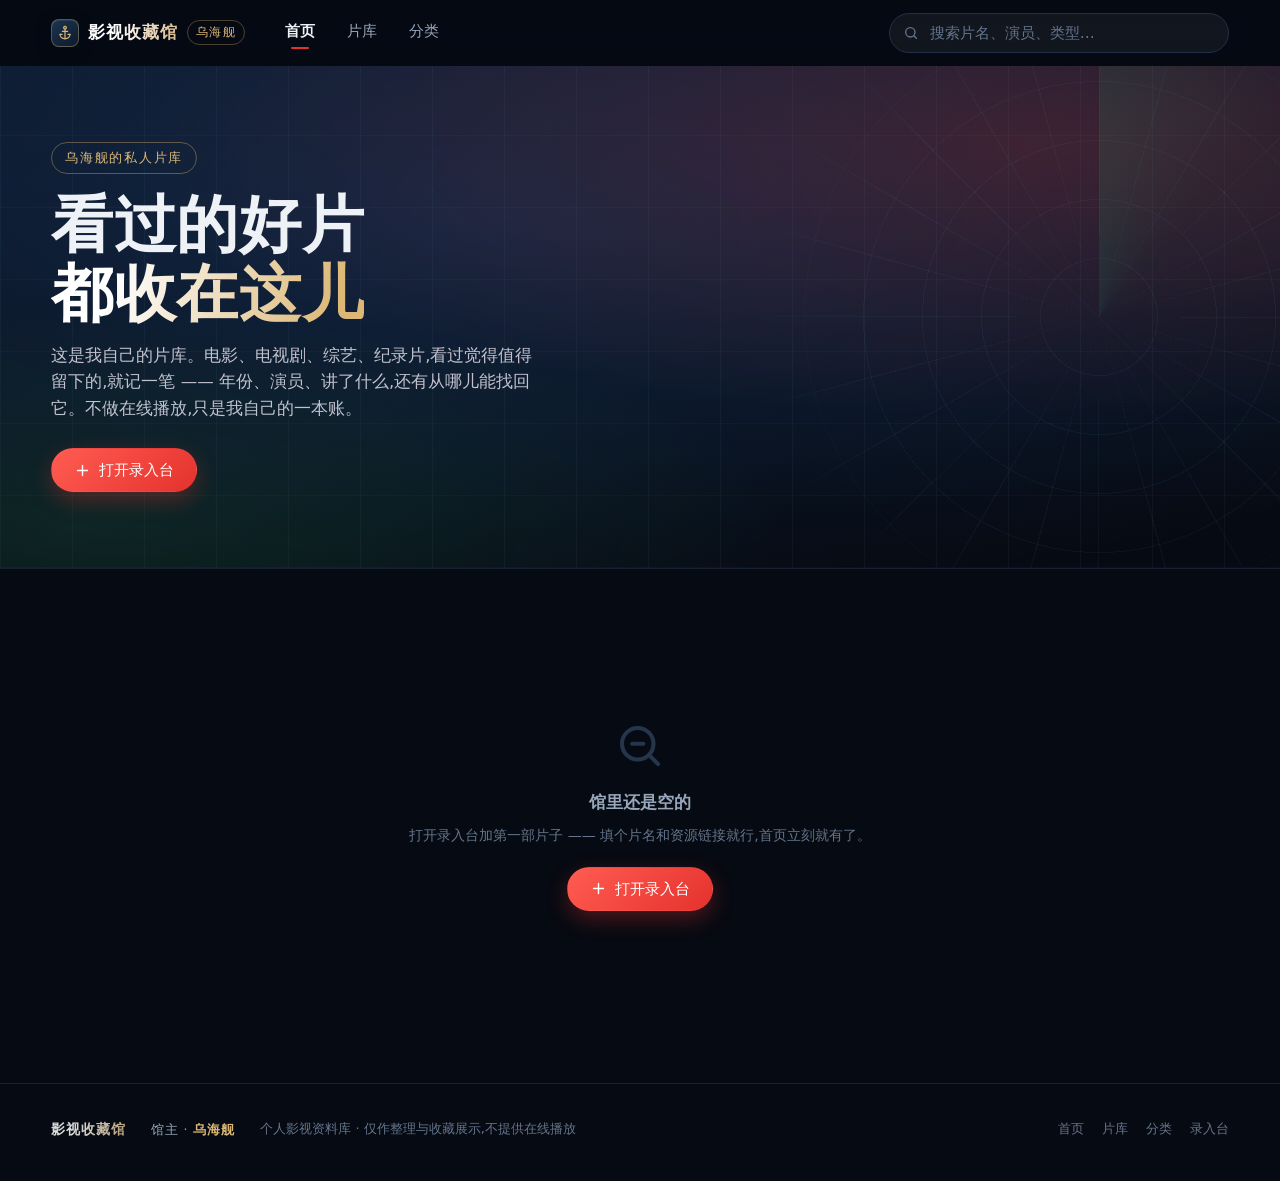
==== commit d57b682f: "整站改为海军底子:墨蓝、锚、舷灯红绿、雷达扫描、入列编号 馆主是「乌海舰」,视觉跟着走。  - 配色:近黑底改成深海墨蓝 #060a12;红定为左舷灯,新增右舷灯绿   --starboard,金压成" ====
--- a/index.html
+++ b/index.html
@@ -6,7 +6,7 @@
 <meta name="theme-color" content="#07070a">
 <meta name="description" content="影视收藏馆 —— 个人影视资料库,整理、分类和展示电影、电视剧、综艺、纪录片。">
 <title>乌海舰的影视收藏馆</title>
-<link rel="icon" href="data:image/svg+xml,%3Csvg xmlns='http://www.w3.org/2000/svg' viewBox='0 0 32 32'%3E%3Crect width='32' height='32' rx='8' fill='%23e5322d'/%3E%3Cpath d='M8 9h16v14H8z' fill='none' stroke='%23fff' stroke-width='2'/%3E%3Cpath d='M12 9v14M20 9v14M8 16h16' stroke='%23fff' stroke-width='2'/%3E%3C/svg%3E">
+<link rel="icon" href="data:image/svg+xml,%3Csvg xmlns='http://www.w3.org/2000/svg' viewBox='0 0 32 32'%3E%3Crect width='32' height='32' rx='8' fill='%230d1b2c'/%3E%3Cg fill='none' stroke='%23dcb877' stroke-width='2' stroke-linecap='round' stroke-linejoin='round'%3E%3Ccircle cx='16' cy='7' r='2.2'/%3E%3Cpath d='M16 9.5v14'/%3E%3Cpath d='M11.5 13h9'/%3E%3Cpath d='M8 17.5c0 4.2 3.6 6.6 8 6.6s8-2.4 8-6.6'/%3E%3C/g%3E%3C/svg%3E">
 <link rel="stylesheet" href="assets/css/style.css">
 </head>
 <body data-page="home">
@@ -14,8 +14,10 @@
 <header class="site-header">
   <a class="logo" href="index.html">
     <span class="logo-mark">
-      <svg viewBox="0 0 24 24" fill="none" stroke="#fff" stroke-width="2" stroke-linejoin="round" aria-hidden="true">
-        <path d="M3 4h18v16H3z"/><path d="M7 4v16M17 4v16M3 10h18M3 14h18"/>
+      <svg viewBox="0 0 24 24" fill="none" stroke="currentColor" stroke-width="1.8" stroke-linecap="round" stroke-linejoin="round" aria-hidden="true">
+        <circle cx="12" cy="4" r="2"/><path d="M12 6v15"/><path d="M8 9.5h8"/>
+        <path d="M4.5 14c0 4 3.4 6.6 7.5 6.6s7.5-2.6 7.5-6.6"/>
+        <path d="M4.5 14H7.6M19.5 14h-3.1"/>
       </svg>
     </span>
     <span class="logo-text" data-site="short">影视收藏馆</span>
@@ -43,6 +45,7 @@
   <!-- ============================ 头图 ============================ -->
   <section class="hero">
     <div class="hero-bg" aria-hidden="true"></div>
+    <div class="hero-radar" aria-hidden="true"></div>
     <div class="hero-art" id="hero-art" aria-hidden="true"></div>
     <div class="hero-inner">
       <span class="hero-kicker" data-site="kicker">乌海舰的私人片库</span>
@@ -59,7 +62,7 @@
         <a class="btn btn-ghost" href="#categories">按分类找片</a>
       </div>
       <div class="hero-stats">
-        <div class="hero-stat"><b data-stat="total">—</b><span>收录影视</span></div>
+        <div class="hero-stat"><b data-stat="total">—</b><span>入列影视</span></div>
         <div class="hero-stat"><b data-stat="cat">—</b><span>大 类</span></div>
         <div class="hero-stat"><b data-stat="region">—</b><span>地 区</span></div>
         <div class="hero-stat"><b data-stat="year">—</b><span>年 份</span></div>
@@ -71,7 +74,7 @@
   <section class="section" id="sec-hot">
     <div class="section-head">
       <h2 class="section-title"><span class="bar"></span>热门影视</h2>
-      <span class="section-sub">馆里被翻得最多的几部</span>
+      <span class="section-sub">常被翻出来的几部</span>
       <a class="section-more" href="list.html?sort=rating">全部 ›</a>
     </div>
     <div class="row-wrap">
@@ -88,8 +91,8 @@
   <!-- ========================== 最新添加 ========================== -->
   <section class="section" id="sec-recent">
     <div class="section-head">
-      <h2 class="section-title"><span class="bar"></span>最新添加</h2>
-      <span class="section-sub">按收录日期排</span>
+      <h2 class="section-title"><span class="bar"></span>新近入列</h2>
+      <span class="section-sub">按入列日期排</span>
       <a class="section-more" href="list.html?sort=added">全部 ›</a>
     </div>
     <div class="row-wrap">
--- a/assets/css/style.css
+++ b/assets/css/style.css
@@ -5,20 +5,22 @@
 
 /* --------------------------------------------------------------- 设计变量 */
 :root {
-  --bg:            #07070a;
-  --bg-soft:       #0d0d13;
-  --surface:       #14141c;
-  --surface-2:     #1c1c26;
-  --line:          #26262f;
-  --line-soft:     #1d1d25;
-
-  --text:          #f4f4f7;
-  --text-dim:      #a4a4b4;
-  --text-faint:    #6d6d7d;
-
-  --accent:        #e5322d;
+  /* 深海墨蓝打底。红是左舷灯,绿是右舷灯,金是舰上的黄铜件 */
+  --bg:            #060a12;
+  --bg-soft:       #0a1018;
+  --surface:       #101826;
+  --surface-2:     #17212f;
+  --line:          #223046;
+  --line-soft:     #172131;
+
+  --text:          #eef2f7;
+  --text-dim:      #97a6ba;
+  --text-faint:    #64748b;
+
+  --accent:        #e5322d;   /* 左舷灯红 */
   --accent-soft:   #ff5c52;
-  --gold:          #f0c26a;
+  --starboard:     #2fa96b;   /* 右舷灯绿 */
+  --gold:          #dcb877;   /* 黄铜 */
 
   --radius-sm: 8px;
   --radius:    14px;
@@ -77,8 +79,8 @@
 /* 滚动条(桌面) */
 ::-webkit-scrollbar { width: 10px; height: 10px; }
 ::-webkit-scrollbar-track { background: var(--bg); }
-::-webkit-scrollbar-thumb { background: #2c2c38; border-radius: 10px; border: 3px solid var(--bg); }
-::-webkit-scrollbar-thumb:hover { background: #3c3c4a; }
+::-webkit-scrollbar-thumb { background: #24354c; border-radius: 10px; border: 3px solid var(--bg); }
+::-webkit-scrollbar-thumb:hover { background: #32485f; }
 
 .wrap { padding-inline: var(--page-x); }
 
@@ -98,14 +100,14 @@
   align-items: center;
   gap: 18px;
   padding-inline: var(--page-x);
-  background: rgba(7, 7, 10, .72);
+  background: rgba(6, 10, 18, .72);
   backdrop-filter: blur(18px) saturate(160%);
   -webkit-backdrop-filter: blur(18px) saturate(160%);
   border-bottom: 1px solid transparent;
   transition: background .3s var(--ease), border-color .3s var(--ease);
 }
 .site-header.is-stuck {
-  background: rgba(7, 7, 10, .94);
+  background: rgba(6, 10, 18, .94);
   border-bottom-color: var(--line-soft);
 }
 
@@ -123,8 +125,10 @@
   width: 28px; height: 28px;
   border-radius: 8px;
   display: grid; place-items: center;
-  background: linear-gradient(145deg, var(--accent), #8f1410);
-  box-shadow: 0 4px 14px rgba(229, 50, 45, .4);
+  background: linear-gradient(145deg, #1d3350, #0d1b2c);
+  border: 1px solid rgba(220, 184, 119, .35);
+  box-shadow: 0 4px 14px rgba(4, 10, 20, .6), inset 0 1px 0 rgba(255, 255, 255, .08);
+  color: var(--gold);
   flex-shrink: 0;
 }
 .logo-mark svg { width: 16px; height: 16px; }
@@ -132,7 +136,7 @@
 
 /* 馆主署名:跟在站名后面的小字,窄屏收起免得挤掉搜索框 */
 .logo-owner {
-  display: none;
+  display: inline-block;
   padding: 2px 8px;
   border: 1px solid rgba(240, 194, 106, .3);
   border-radius: 999px;
@@ -142,7 +146,8 @@
   letter-spacing: .1em;
   white-space: nowrap;
 }
-@media (min-width: 768px) { .logo-owner { display: inline-block; } }
+/* 极窄屏才收起,再窄就要挤掉搜索框了 */
+@media (max-width: 359px) { .logo-owner { display: none; } }
 
 .footer-sign { color: var(--text-dim); font-size: 12.5px; letter-spacing: .06em; white-space: nowrap; }
 .footer-sign b { color: var(--gold); font-weight: 600; }
@@ -186,7 +191,7 @@
 .header-search input::placeholder { color: var(--text-faint); }
 .header-search input:focus {
   outline: none;
-  border-color: #45454f;
+  border-color: #2f4763;
   background: rgba(255, 255, 255, .09);
   box-shadow: 0 0 0 4px rgba(229, 50, 45, .12);
 }
@@ -251,7 +256,7 @@
   z-index: 60;
   display: grid;
   grid-template-columns: repeat(4, 1fr);
-  background: rgba(11, 11, 16, .93);
+  background: rgba(8, 14, 24, .93);
   backdrop-filter: blur(20px);
   -webkit-backdrop-filter: blur(20px);
   border-top: 1px solid var(--line-soft);
@@ -288,13 +293,13 @@
   font-weight: 700;
   letter-spacing: .02em;
 }
-.section-title .bar {
+.section-title .bar {          /* 舷侧标记:上红下绿,取自左右舷灯 */
   display: inline-block;
   width: 4px; height: .9em;
   margin-inline-end: 10px;
   vertical-align: -1px;
   border-radius: 2px;
-  background: linear-gradient(180deg, var(--accent-soft), var(--accent));
+  background: linear-gradient(180deg, var(--accent) 0 50%, var(--starboard) 50% 100%);
 }
 .section-sub { color: var(--text-faint); font-size: 13px; }
 .section-more {
@@ -355,7 +360,7 @@
   cursor: pointer;
   transition: color .18s, background .18s, border-color .18s;
 }
-.chip:hover { color: var(--text); border-color: #3a3a46; }
+.chip:hover { color: var(--text); border-color: #2b4059; }
 .chip.is-on {
   background: var(--accent);
   border-color: var(--accent);
@@ -509,7 +514,7 @@
   justify-content: flex-end;
   gap: 7px;
   padding: 14px 13px;
-  background: linear-gradient(to top, rgba(5,5,8,.96) 12%, rgba(5,5,8,.72) 48%, rgba(5,5,8,0) 100%);
+  background: linear-gradient(to top, rgba(4,8,14,.96) 12%, rgba(4,8,14,.72) 48%, rgba(4,8,14,0) 100%);
   opacity: 0;
   transition: opacity .26s var(--ease);
 }
@@ -611,7 +616,7 @@
   place-items: center;
   cursor: pointer;
   color: #fff;
-  background: linear-gradient(90deg, rgba(7,7,10,.92), rgba(7,7,10,0));
+  background: linear-gradient(90deg, rgba(6,10,18,.92), rgba(6,10,18,0));
   opacity: 0;
   transition: opacity .22s;
   z-index: 4;
@@ -649,15 +654,51 @@
   content: '';
   position: absolute; inset: 0;
   background:
-    radial-gradient(120% 90% at 78% 18%, rgba(229, 50, 45, .30), transparent 62%),
-    radial-gradient(110% 80% at 12% 88%, rgba(60, 78, 190, .26), transparent 60%),
-    linear-gradient(180deg, #101019 0%, #07070a 88%);
-}
-.hero-bg::after {
+    radial-gradient(120% 90% at 82% 16%, rgba(229, 50, 45, .22), transparent 60%),
+    radial-gradient(90% 70% at 6% 92%, rgba(47, 169, 107, .16), transparent 62%),
+    radial-gradient(140% 110% at 40% 30%, rgba(23, 54, 96, .55), transparent 70%),
+    linear-gradient(180deg, #0c1626 0%, #060a12 88%);
+}
+.hero-bg::after {                /* 海图上的经纬网格 */
   content: '';
   position: absolute; inset: 0;
-  background-image: repeating-linear-gradient(90deg, rgba(255,255,255,.028) 0 1px, transparent 1px 46px);
-}
+  background-image:
+    repeating-linear-gradient(90deg, rgba(148, 190, 230, .05) 0 1px, transparent 1px 72px),
+    repeating-linear-gradient(0deg,  rgba(148, 190, 230, .035) 0 1px, transparent 1px 72px);
+}
+
+/* 雷达扫描:压得很低,只是让画面活一点 */
+.hero-radar {
+  position: absolute;
+  right: -14%;
+  top: 50%;
+  width: min(78vw, 720px);
+  aspect-ratio: 1;
+  transform: translateY(-50%);
+  z-index: 0;
+  pointer-events: none;
+  opacity: .5;
+  -webkit-mask-image: radial-gradient(closest-side, #000 62%, transparent 100%);
+          mask-image: radial-gradient(closest-side, #000 62%, transparent 100%);
+}
+.hero-radar::before {            /* 同心距离圈 + 方位刻度 */
+  content: '';
+  position: absolute; inset: 0;
+  border-radius: 50%;
+  background:
+    repeating-radial-gradient(circle, transparent 0 58px, rgba(120, 190, 235, .11) 58px 59px),
+    repeating-conic-gradient(from 0deg, rgba(120, 190, 235, .1) 0 .35deg, transparent .35deg 15deg);
+}
+.hero-radar::after {             /* 扫描光扇 */
+  content: '';
+  position: absolute; inset: 0;
+  border-radius: 50%;
+  background: conic-gradient(from 0deg, rgba(47, 169, 107, .26), rgba(47, 169, 107, .06) 42deg, transparent 96deg);
+  animation: sweep 9s linear infinite;
+}
+@keyframes sweep { to { transform: rotate(360deg); } }
+@media (prefers-reduced-motion: reduce) { .hero-radar::after { animation: none; opacity: .18; } }
+@media (max-width: 640px) { .hero-radar { opacity: .32; right: -34%; } }
 .hero-inner { position: relative; z-index: 1; max-width: 720px; }
 
 /* 头图右侧的三张海报,纯装饰,窄屏不出现 */
@@ -763,7 +804,7 @@
 }
 .cat-card:hover {
   transform: translateY(-4px);
-  border-color: #33333f;
+  border-color: #2b4059;
   box-shadow: var(--shadow);
 }
 .cat-card:hover::before { opacity: .3; }
@@ -799,7 +840,7 @@
   z-index: 30;
   margin-top: 22px;
   padding: 14px var(--page-x);
-  background: rgba(7, 7, 10, .9);
+  background: rgba(6, 10, 18, .9);
   backdrop-filter: blur(16px);
   -webkit-backdrop-filter: blur(16px);
   border-bottom: 1px solid var(--line-soft);
@@ -864,7 +905,7 @@
   -webkit-appearance: none;
 }
 .active-filters { display: flex; flex-wrap: wrap; gap: 8px; }
-.active-filters .chip.is-on { background: var(--surface-2); border-color: #3a3a46; color: var(--text); }
+.active-filters .chip.is-on { background: var(--surface-2); border-color: #2b4059; color: var(--text); }
 .active-filters .chip.is-on::after { content: '×'; font-size: 15px; opacity: .7; }
 
 .grid-area { padding-inline: var(--page-x); padding-bottom: clamp(40px, 6vw, 80px); }
@@ -877,7 +918,7 @@
 .empty-icon {
   width: 54px; height: 54px;
   margin: 0 auto 16px;
-  color: #33333f;
+  color: #24354c;
 }
 .empty h3 { margin: 0 0 8px; color: var(--text-dim); font-size: 17px; font-weight: 600; }
 .empty p { margin: 0 0 20px; font-size: 14px; }
@@ -898,7 +939,7 @@
 .detail-bg::after {
   content: '';
   position: absolute; inset: 0;
-  background: linear-gradient(180deg, rgba(7,7,10,.55) 0%, rgba(7,7,10,.9) 62%, var(--bg) 100%);
+  background: linear-gradient(180deg, rgba(6,10,18,.55) 0%, rgba(6,10,18,.9) 62%, var(--bg) 100%);
   backdrop-filter: blur(60px);
   -webkit-backdrop-filter: blur(60px);
 }
@@ -972,6 +1013,13 @@
 }
 .info-item dd { margin: 0; font-size: 14.5px; min-width: 0; }
 .info-item dd .chips { display: flex; flex-wrap: wrap; gap: 7px; }
+/* 入列编号:照舰上舷号的写法,等宽数字 */
+.hull-no {
+  font-variant-numeric: tabular-nums;
+  letter-spacing: .14em;
+  color: var(--gold);
+  font-weight: 600;
+}
 
 .detail-block { margin-bottom: 26px; }
 .detail-block h2 {
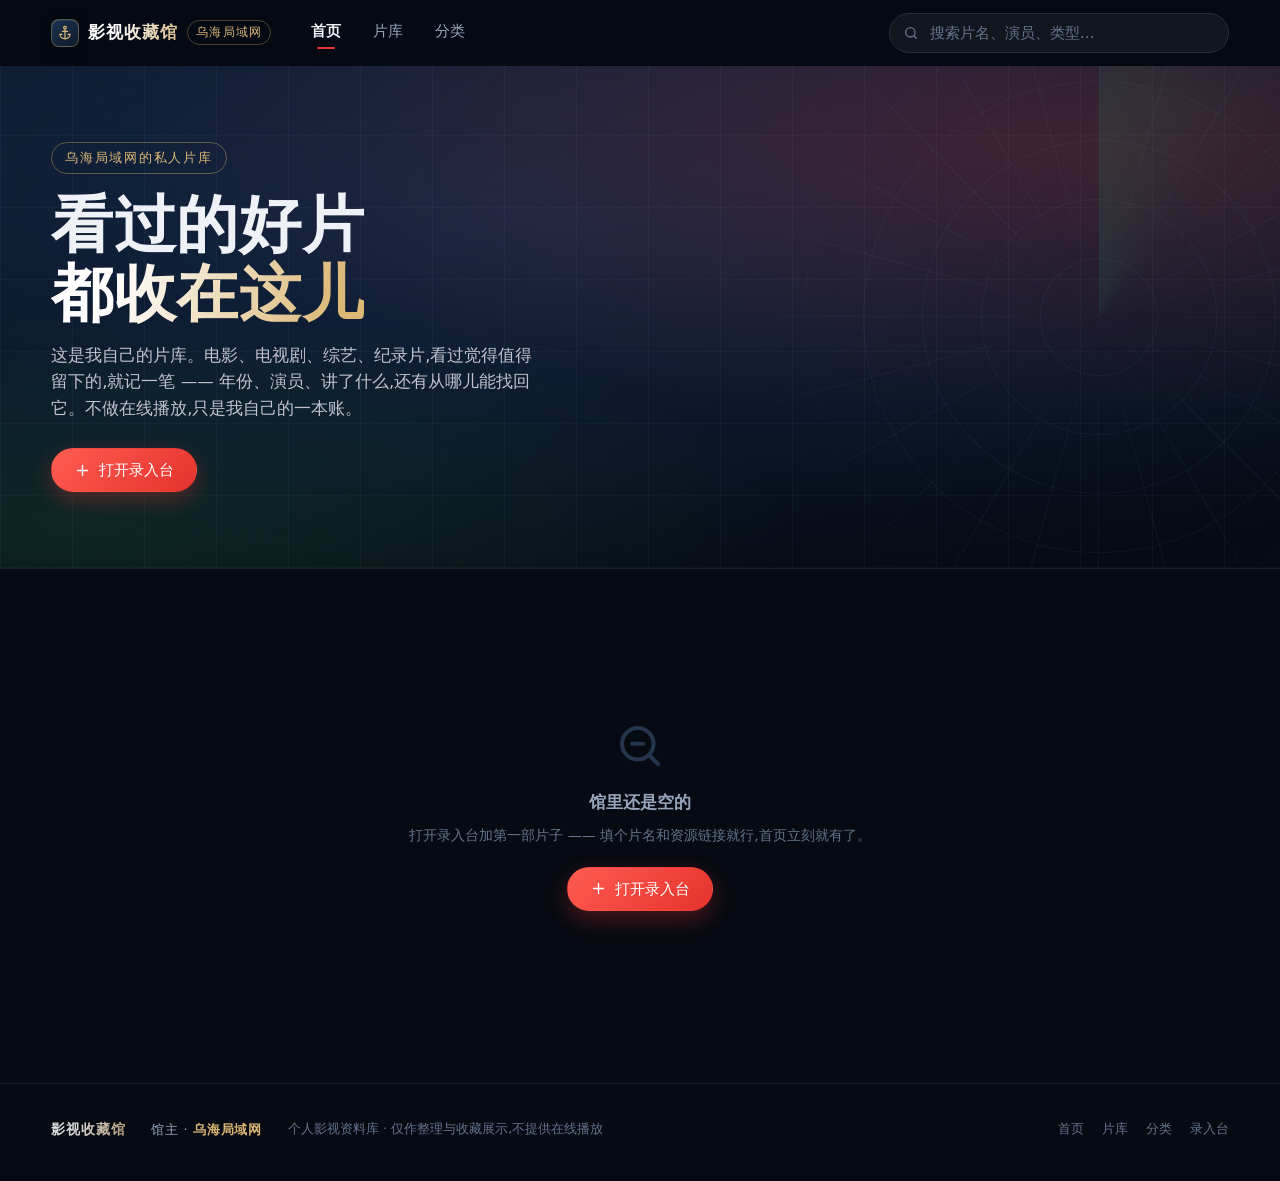
==== commit af6eb4f2: "馆主改名:乌海舰 → 乌海局域网 - site.js 里的 owner / full / kicker 全部改名,HTML 里的兜底文案和   各页 <title> 同步(否则 JS 加载前会闪一下旧" ====
--- a/index.html
+++ b/index.html
@@ -5,7 +5,7 @@
 <meta name="viewport" content="width=device-width, initial-scale=1, viewport-fit=cover">
 <meta name="theme-color" content="#07070a">
 <meta name="description" content="影视收藏馆 —— 个人影视资料库,整理、分类和展示电影、电视剧、综艺、纪录片。">
-<title>乌海舰的影视收藏馆</title>
+<title>乌海局域网的影视收藏馆</title>
 <link rel="icon" href="data:image/svg+xml,%3Csvg xmlns='http://www.w3.org/2000/svg' viewBox='0 0 32 32'%3E%3Crect width='32' height='32' rx='8' fill='%230d1b2c'/%3E%3Cg fill='none' stroke='%23dcb877' stroke-width='2' stroke-linecap='round' stroke-linejoin='round'%3E%3Ccircle cx='16' cy='7' r='2.2'/%3E%3Cpath d='M16 9.5v14'/%3E%3Cpath d='M11.5 13h9'/%3E%3Cpath d='M8 17.5c0 4.2 3.6 6.6 8 6.6s8-2.4 8-6.6'/%3E%3C/g%3E%3C/svg%3E">
 <link rel="stylesheet" href="assets/css/style.css">
 </head>
@@ -21,7 +21,7 @@
       </svg>
     </span>
     <span class="logo-text" data-site="short">影视收藏馆</span>
-    <span class="logo-owner" data-site="owner">乌海舰</span>
+    <span class="logo-owner" data-site="owner">乌海局域网</span>
   </a>
 
   <nav class="main-nav">
@@ -48,7 +48,7 @@
     <div class="hero-radar" aria-hidden="true"></div>
     <div class="hero-art" id="hero-art" aria-hidden="true"></div>
     <div class="hero-inner">
-      <span class="hero-kicker" data-site="kicker">乌海舰的私人片库</span>
+      <span class="hero-kicker" data-site="kicker">乌海局域网的私人片库</span>
       <h1><span data-site="line1">看过的好片</span><br><span class="accent" data-site="line2">都收在这儿</span></h1>
       <p data-site="intro">这是我自己的片库。看过觉得值得留下的,就记一笔。</p>
       <div class="hero-actions">
@@ -136,7 +136,7 @@
 
 <footer class="site-footer">
   <span class="logo"><span class="logo-text" data-site="short">影视收藏馆</span></span>
-  <span class="footer-sign">馆主 · <b data-site="owner">乌海舰</b></span>
+  <span class="footer-sign">馆主 · <b data-site="owner">乌海局域网</b></span>
   <span data-site="footerNote">个人影视资料库 · 仅作整理与收藏展示,不提供在线播放</span>
   <nav>
     <a href="index.html">首页</a>
--- a/assets/css/style.css
+++ b/assets/css/style.css
@@ -146,8 +146,19 @@
   letter-spacing: .1em;
   white-space: nowrap;
 }
-/* 极窄屏才收起,再窄就要挤掉搜索框了 */
-@media (max-width: 359px) { .logo-owner { display: none; } }
+/* 手机上放不下「站名 + 署名」两截,那就让署名直接当品牌 —— 
+   反正这是私人片库,名字比「影视收藏馆」四个字更该留在顶栏 */
+@media (max-width: 519px) {
+  .logo-text { display: none; }
+  .logo-owner {
+    padding: 0;
+    border: 0;
+    background: none;
+    font-size: 16px;
+    font-weight: 700;
+    letter-spacing: .04em;
+  }
+}
 
 .footer-sign { color: var(--text-dim); font-size: 12.5px; letter-spacing: .06em; white-space: nowrap; }
 .footer-sign b { color: var(--gold); font-weight: 600; }
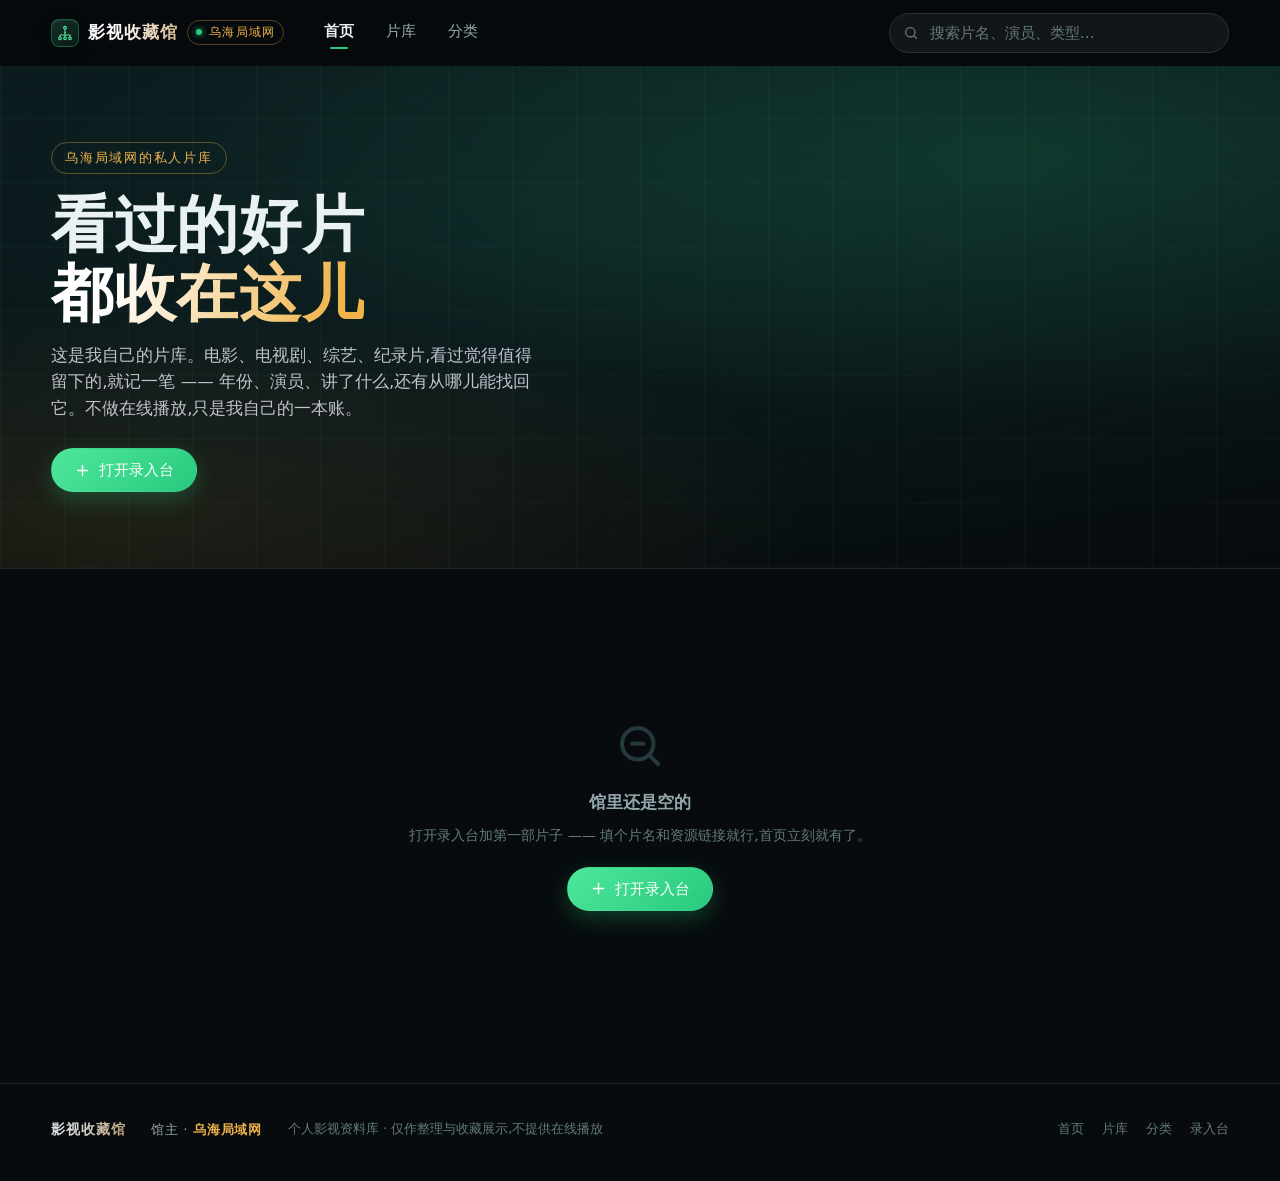
==== commit fc8cbd67: "视觉改走局域网路子:机房墨绿、节点拓扑、内网地址 配合馆主改名「乌海局域网」,把上一版的海军元素整套替换掉。 待馆主确认,不满意可 revert 本次提交退回海军版。  - 配色:深海墨蓝 → 机房墨" ====
--- a/index.html
+++ b/index.html
@@ -6,7 +6,7 @@
 <meta name="theme-color" content="#07070a">
 <meta name="description" content="影视收藏馆 —— 个人影视资料库,整理、分类和展示电影、电视剧、综艺、纪录片。">
 <title>乌海局域网的影视收藏馆</title>
-<link rel="icon" href="data:image/svg+xml,%3Csvg xmlns='http://www.w3.org/2000/svg' viewBox='0 0 32 32'%3E%3Crect width='32' height='32' rx='8' fill='%230d1b2c'/%3E%3Cg fill='none' stroke='%23dcb877' stroke-width='2' stroke-linecap='round' stroke-linejoin='round'%3E%3Ccircle cx='16' cy='7' r='2.2'/%3E%3Cpath d='M16 9.5v14'/%3E%3Cpath d='M11.5 13h9'/%3E%3Cpath d='M8 17.5c0 4.2 3.6 6.6 8 6.6s8-2.4 8-6.6'/%3E%3C/g%3E%3C/svg%3E">
+<link rel="icon" href="data:image/svg+xml,%3Csvg xmlns='http://www.w3.org/2000/svg' viewBox='0 0 32 32'%3E%3Crect width='32' height='32' rx='8' fill='%230b1a18'/%3E%3Cg fill='none' stroke='%234ee79b' stroke-width='2' stroke-linecap='round' stroke-linejoin='round'%3E%3Ccircle cx='16' cy='7.5' r='2.4'/%3E%3Ccircle cx='7.5' cy='24' r='2.4'/%3E%3Ccircle cx='16' cy='24' r='2.4'/%3E%3Ccircle cx='24.5' cy='24' r='2.4'/%3E%3Cpath d='M16 10v4'/%3E%3Cpath d='M7.5 21.6V18h17v3.6'/%3E%3Cpath d='M16 14v7.6'/%3E%3C/g%3E%3C/svg%3E">
 <link rel="stylesheet" href="assets/css/style.css">
 </head>
 <body data-page="home">
@@ -14,10 +14,10 @@
 <header class="site-header">
   <a class="logo" href="index.html">
     <span class="logo-mark">
-      <svg viewBox="0 0 24 24" fill="none" stroke="currentColor" stroke-width="1.8" stroke-linecap="round" stroke-linejoin="round" aria-hidden="true">
-        <circle cx="12" cy="4" r="2"/><path d="M12 6v15"/><path d="M8 9.5h8"/>
-        <path d="M4.5 14c0 4 3.4 6.6 7.5 6.6s7.5-2.6 7.5-6.6"/>
-        <path d="M4.5 14H7.6M19.5 14h-3.1"/>
+      <svg viewBox="0 0 24 24" fill="none" stroke="currentColor" stroke-width="1.7" stroke-linecap="round" stroke-linejoin="round" aria-hidden="true">
+        <circle cx="12" cy="4" r="2"/><circle cx="4.5" cy="20" r="2"/>
+        <circle cx="12" cy="20" r="2"/><circle cx="19.5" cy="20" r="2"/>
+        <path d="M12 6v5"/><path d="M4.5 18v-3h15v3"/><path d="M12 11v7"/>
       </svg>
     </span>
     <span class="logo-text" data-site="short">影视收藏馆</span>
@@ -45,7 +45,7 @@
   <!-- ============================ 头图 ============================ -->
   <section class="hero">
     <div class="hero-bg" aria-hidden="true"></div>
-    <div class="hero-radar" aria-hidden="true"></div>
+    <canvas class="hero-net" id="hero-net" aria-hidden="true"></canvas>
     <div class="hero-art" id="hero-art" aria-hidden="true"></div>
     <div class="hero-inner">
       <span class="hero-kicker" data-site="kicker">乌海局域网的私人片库</span>
@@ -62,7 +62,7 @@
         <a class="btn btn-ghost" href="#categories">按分类找片</a>
       </div>
       <div class="hero-stats">
-        <div class="hero-stat"><b data-stat="total">—</b><span>入列影视</span></div>
+        <div class="hero-stat"><b data-stat="total">—</b><span>在线影视</span></div>
         <div class="hero-stat"><b data-stat="cat">—</b><span>大 类</span></div>
         <div class="hero-stat"><b data-stat="region">—</b><span>地 区</span></div>
         <div class="hero-stat"><b data-stat="year">—</b><span>年 份</span></div>
@@ -91,8 +91,8 @@
   <!-- ========================== 最新添加 ========================== -->
   <section class="section" id="sec-recent">
     <div class="section-head">
-      <h2 class="section-title"><span class="bar"></span>新近入列</h2>
-      <span class="section-sub">按入列日期排</span>
+      <h2 class="section-title"><span class="bar"></span>新近接入</h2>
+      <span class="section-sub">按接入日期排</span>
       <a class="section-more" href="list.html?sort=added">全部 ›</a>
     </div>
     <div class="row-wrap">
--- a/assets/css/style.css
+++ b/assets/css/style.css
@@ -5,22 +5,22 @@
 
 /* --------------------------------------------------------------- 设计变量 */
 :root {
-  /* 深海墨蓝打底。红是左舷灯,绿是右舷灯,金是舰上的黄铜件 */
-  --bg:            #060a12;
-  --bg-soft:       #0a1018;
-  --surface:       #101826;
-  --surface-2:     #17212f;
-  --line:          #223046;
-  --line-soft:     #172131;
-
-  --text:          #eef2f7;
-  --text-dim:      #97a6ba;
-  --text-faint:    #64748b;
-
-  --accent:        #e5322d;   /* 左舷灯红 */
-  --accent-soft:   #ff5c52;
-  --starboard:     #2fa96b;   /* 右舷灯绿 */
-  --gold:          #dcb877;   /* 黄铜 */
+  /* 机房打底。绿是链路灯(通了),琥珀是活动灯(在传),红留给告警 */
+  --bg:            #070b0d;
+  --bg-soft:       #0b1114;
+  --surface:       #101a1d;
+  --surface-2:     #17252a;
+  --line:          #23343a;
+  --line-soft:     #18262b;
+
+  --text:          #e9f1f2;
+  --text-dim:      #93a8ad;
+  --text-faint:    #63797f;
+
+  --accent:        #29c97e;   /* 链路灯绿 */
+  --accent-soft:   #4ee79b;
+  --alert:         #e5563f;   /* 告警 */
+  --gold:          #f0b44a;   /* 活动灯琥珀 */
 
   --radius-sm: 8px;
   --radius:    14px;
@@ -79,8 +79,8 @@
 /* 滚动条(桌面) */
 ::-webkit-scrollbar { width: 10px; height: 10px; }
 ::-webkit-scrollbar-track { background: var(--bg); }
-::-webkit-scrollbar-thumb { background: #24354c; border-radius: 10px; border: 3px solid var(--bg); }
-::-webkit-scrollbar-thumb:hover { background: #32485f; }
+::-webkit-scrollbar-thumb { background: #25383e; border-radius: 10px; border: 3px solid var(--bg); }
+::-webkit-scrollbar-thumb:hover { background: #334d55; }
 
 .wrap { padding-inline: var(--page-x); }
 
@@ -100,14 +100,14 @@
   align-items: center;
   gap: 18px;
   padding-inline: var(--page-x);
-  background: rgba(6, 10, 18, .72);
+  background: rgba(7, 11, 13, .72);
   backdrop-filter: blur(18px) saturate(160%);
   -webkit-backdrop-filter: blur(18px) saturate(160%);
   border-bottom: 1px solid transparent;
   transition: background .3s var(--ease), border-color .3s var(--ease);
 }
 .site-header.is-stuck {
-  background: rgba(6, 10, 18, .94);
+  background: rgba(7, 11, 13, .94);
   border-bottom-color: var(--line-soft);
 }
 
@@ -125,10 +125,10 @@
   width: 28px; height: 28px;
   border-radius: 8px;
   display: grid; place-items: center;
-  background: linear-gradient(145deg, #1d3350, #0d1b2c);
-  border: 1px solid rgba(220, 184, 119, .35);
-  box-shadow: 0 4px 14px rgba(4, 10, 20, .6), inset 0 1px 0 rgba(255, 255, 255, .08);
-  color: var(--gold);
+  background: linear-gradient(145deg, #16302a, #0b1a18);
+  border: 1px solid rgba(41, 201, 126, .34);
+  box-shadow: 0 4px 14px rgba(4, 12, 10, .6), inset 0 1px 0 rgba(255, 255, 255, .07);
+  color: var(--accent-soft);
   flex-shrink: 0;
 }
 .logo-mark svg { width: 16px; height: 16px; }
@@ -138,7 +138,7 @@
 .logo-owner {
   display: inline-block;
   padding: 2px 8px;
-  border: 1px solid rgba(240, 194, 106, .3);
+  border: 1px solid rgba(240, 180, 74, .32);
   border-radius: 999px;
   color: var(--gold);
   font-size: 11.5px;
@@ -160,6 +160,21 @@
   }
 }
 
+/* 署名前面那颗小灯:链路已连接 */
+.logo-owner::before {
+  content: '';
+  display: inline-block;
+  width: 6px; height: 6px;
+  margin-inline-end: 7px;
+  vertical-align: 1px;
+  border-radius: 50%;
+  background: var(--accent);
+  box-shadow: 0 0 6px var(--accent);
+  animation: link-blink 3.2s ease-in-out infinite;
+}
+@keyframes link-blink { 0%, 88%, 100% { opacity: 1; } 92% { opacity: .25; } }
+@media (prefers-reduced-motion: reduce) { .logo-owner::before { animation: none; } }
+
 .footer-sign { color: var(--text-dim); font-size: 12.5px; letter-spacing: .06em; white-space: nowrap; }
 .footer-sign b { color: var(--gold); font-weight: 600; }
 
@@ -202,9 +217,9 @@
 .header-search input::placeholder { color: var(--text-faint); }
 .header-search input:focus {
   outline: none;
-  border-color: #2f4763;
+  border-color: #2f4a52;
   background: rgba(255, 255, 255, .09);
-  box-shadow: 0 0 0 4px rgba(229, 50, 45, .12);
+  box-shadow: 0 0 0 4px rgba(41, 201, 126, .14);
 }
 .header-search .icon-search {
   position: absolute; left: 14px; top: 50%;
@@ -267,7 +282,7 @@
   z-index: 60;
   display: grid;
   grid-template-columns: repeat(4, 1fr);
-  background: rgba(8, 14, 24, .93);
+  background: rgba(9, 15, 17, .93);
   backdrop-filter: blur(20px);
   -webkit-backdrop-filter: blur(20px);
   border-top: 1px solid var(--line-soft);
@@ -304,13 +319,13 @@
   font-weight: 700;
   letter-spacing: .02em;
 }
-.section-title .bar {          /* 舷侧标记:上红下绿,取自左右舷灯 */
+.section-title .bar {          /* 链路指示:上绿下琥珀,取自交换机面板灯 */
   display: inline-block;
   width: 4px; height: .9em;
   margin-inline-end: 10px;
   vertical-align: -1px;
   border-radius: 2px;
-  background: linear-gradient(180deg, var(--accent) 0 50%, var(--starboard) 50% 100%);
+  background: linear-gradient(180deg, var(--accent) 0 55%, var(--gold) 55% 100%);
 }
 .section-sub { color: var(--text-faint); font-size: 13px; }
 .section-more {
@@ -343,7 +358,7 @@
 .btn-primary {
   background: linear-gradient(135deg, var(--accent-soft), var(--accent));
   color: #fff;
-  box-shadow: 0 8px 22px rgba(229, 50, 45, .32);
+  box-shadow: 0 8px 22px rgba(41, 201, 126, .26);
 }
 .btn-ghost { background: rgba(255, 255, 255, .07); border-color: var(--line); }
 .btn-ghost:hover { background: rgba(255, 255, 255, .12); }
@@ -371,7 +386,7 @@
   cursor: pointer;
   transition: color .18s, background .18s, border-color .18s;
 }
-.chip:hover { color: var(--text); border-color: #2b4059; }
+.chip:hover { color: var(--text); border-color: #2b4249; }
 .chip.is-on {
   background: var(--accent);
   border-color: var(--accent);
@@ -525,7 +540,7 @@
   justify-content: flex-end;
   gap: 7px;
   padding: 14px 13px;
-  background: linear-gradient(to top, rgba(4,8,14,.96) 12%, rgba(4,8,14,.72) 48%, rgba(4,8,14,0) 100%);
+  background: linear-gradient(to top, rgba(4,8,9,.96) 12%, rgba(4,8,9,.72) 48%, rgba(4,8,9,0) 100%);
   opacity: 0;
   transition: opacity .26s var(--ease);
 }
@@ -627,7 +642,7 @@
   place-items: center;
   cursor: pointer;
   color: #fff;
-  background: linear-gradient(90deg, rgba(6,10,18,.92), rgba(6,10,18,0));
+  background: linear-gradient(90deg, rgba(7,11,13,.92), rgba(7,11,13,0));
   opacity: 0;
   transition: opacity .22s;
   z-index: 4;
@@ -665,51 +680,31 @@
   content: '';
   position: absolute; inset: 0;
   background:
-    radial-gradient(120% 90% at 82% 16%, rgba(229, 50, 45, .22), transparent 60%),
-    radial-gradient(90% 70% at 6% 92%, rgba(47, 169, 107, .16), transparent 62%),
-    radial-gradient(140% 110% at 40% 30%, rgba(23, 54, 96, .55), transparent 70%),
-    linear-gradient(180deg, #0c1626 0%, #060a12 88%);
+    radial-gradient(110% 85% at 80% 18%, rgba(41, 201, 126, .16), transparent 60%),
+    radial-gradient(90% 70% at 8% 90%, rgba(240, 180, 74, .10), transparent 62%),
+    radial-gradient(140% 110% at 42% 32%, rgba(17, 48, 48, .55), transparent 72%),
+    linear-gradient(180deg, #0a1518 0%, #070b0d 88%);
 }
 .hero-bg::after {                /* 海图上的经纬网格 */
   content: '';
   position: absolute; inset: 0;
   background-image:
-    repeating-linear-gradient(90deg, rgba(148, 190, 230, .05) 0 1px, transparent 1px 72px),
-    repeating-linear-gradient(0deg,  rgba(148, 190, 230, .035) 0 1px, transparent 1px 72px);
-}
-
-/* 雷达扫描:压得很低,只是让画面活一点 */
-.hero-radar {
+    repeating-linear-gradient(90deg, rgba(120, 220, 180, .045) 0 1px, transparent 1px 64px),
+    repeating-linear-gradient(0deg,  rgba(120, 220, 180, .03) 0 1px, transparent 1px 64px);
+}
+
+/* 节点连线图:画在 canvas 上,压得很低,只是让画面活一点 */
+.hero-net {
   position: absolute;
-  right: -14%;
-  top: 50%;
-  width: min(78vw, 720px);
-  aspect-ratio: 1;
-  transform: translateY(-50%);
+  inset: 0;
   z-index: 0;
+  width: 100%;
+  height: 100%;
   pointer-events: none;
-  opacity: .5;
-  -webkit-mask-image: radial-gradient(closest-side, #000 62%, transparent 100%);
-          mask-image: radial-gradient(closest-side, #000 62%, transparent 100%);
-}
-.hero-radar::before {            /* 同心距离圈 + 方位刻度 */
-  content: '';
-  position: absolute; inset: 0;
-  border-radius: 50%;
-  background:
-    repeating-radial-gradient(circle, transparent 0 58px, rgba(120, 190, 235, .11) 58px 59px),
-    repeating-conic-gradient(from 0deg, rgba(120, 190, 235, .1) 0 .35deg, transparent .35deg 15deg);
-}
-.hero-radar::after {             /* 扫描光扇 */
-  content: '';
-  position: absolute; inset: 0;
-  border-radius: 50%;
-  background: conic-gradient(from 0deg, rgba(47, 169, 107, .26), rgba(47, 169, 107, .06) 42deg, transparent 96deg);
-  animation: sweep 9s linear infinite;
-}
-@keyframes sweep { to { transform: rotate(360deg); } }
-@media (prefers-reduced-motion: reduce) { .hero-radar::after { animation: none; opacity: .18; } }
-@media (max-width: 640px) { .hero-radar { opacity: .32; right: -34%; } }
+  opacity: .55;
+}
+@media (max-width: 640px) { .hero-net { opacity: .38; } }
+
 .hero-inner { position: relative; z-index: 1; max-width: 720px; }
 
 /* 头图右侧的三张海报,纯装饰,窄屏不出现 */
@@ -740,7 +735,7 @@
   gap: 8px;
   margin-bottom: 16px;
   padding: 5px 13px;
-  border: 1px solid rgba(240, 194, 106, .35);
+  border: 1px solid rgba(240, 180, 74, .35);
   border-radius: 999px;
   color: var(--gold);
   font-size: 12.5px;
@@ -815,7 +810,7 @@
 }
 .cat-card:hover {
   transform: translateY(-4px);
-  border-color: #2b4059;
+  border-color: #2b4249;
   box-shadow: var(--shadow);
 }
 .cat-card:hover::before { opacity: .3; }
@@ -851,7 +846,7 @@
   z-index: 30;
   margin-top: 22px;
   padding: 14px var(--page-x);
-  background: rgba(6, 10, 18, .9);
+  background: rgba(7, 11, 13, .9);
   backdrop-filter: blur(16px);
   -webkit-backdrop-filter: blur(16px);
   border-bottom: 1px solid var(--line-soft);
@@ -916,7 +911,7 @@
   -webkit-appearance: none;
 }
 .active-filters { display: flex; flex-wrap: wrap; gap: 8px; }
-.active-filters .chip.is-on { background: var(--surface-2); border-color: #2b4059; color: var(--text); }
+.active-filters .chip.is-on { background: var(--surface-2); border-color: #2b4249; color: var(--text); }
 .active-filters .chip.is-on::after { content: '×'; font-size: 15px; opacity: .7; }
 
 .grid-area { padding-inline: var(--page-x); padding-bottom: clamp(40px, 6vw, 80px); }
@@ -929,7 +924,7 @@
 .empty-icon {
   width: 54px; height: 54px;
   margin: 0 auto 16px;
-  color: #24354c;
+  color: #25383e;
 }
 .empty h3 { margin: 0 0 8px; color: var(--text-dim); font-size: 17px; font-weight: 600; }
 .empty p { margin: 0 0 20px; font-size: 14px; }
@@ -950,7 +945,7 @@
 .detail-bg::after {
   content: '';
   position: absolute; inset: 0;
-  background: linear-gradient(180deg, rgba(6,10,18,.55) 0%, rgba(6,10,18,.9) 62%, var(--bg) 100%);
+  background: linear-gradient(180deg, rgba(7,11,13,.55) 0%, rgba(7,11,13,.9) 62%, var(--bg) 100%);
   backdrop-filter: blur(60px);
   -webkit-backdrop-filter: blur(60px);
 }
@@ -1024,12 +1019,14 @@
 }
 .info-item dd { margin: 0; font-size: 14.5px; min-width: 0; }
 .info-item dd .chips { display: flex; flex-wrap: wrap; gap: 7px; }
-/* 入列编号:照舰上舷号的写法,等宽数字 */
+/* 内网地址:等宽数字,像终端里打出来的 */
 .hull-no {
   font-variant-numeric: tabular-nums;
-  letter-spacing: .14em;
-  color: var(--gold);
+  letter-spacing: .08em;
+  color: var(--accent-soft);
   font-weight: 600;
+  font-family: ui-monospace, Menlo, Consolas, monospace;
+  font-size: 13.5px;
 }
 
 .detail-block { margin-bottom: 26px; }
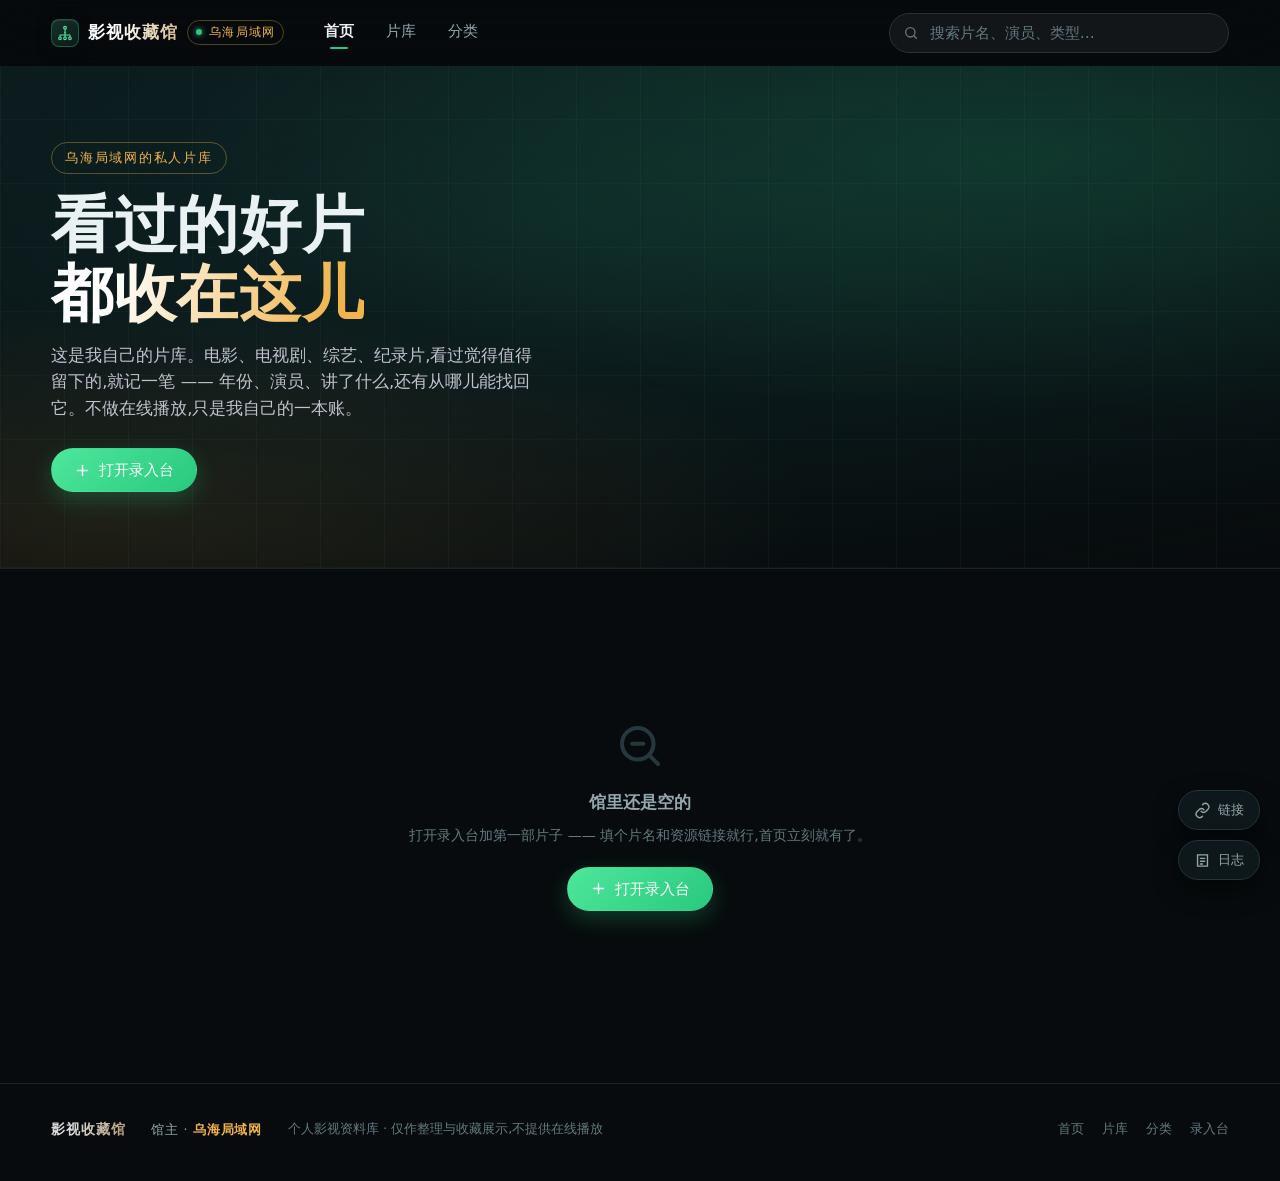
==== commit 4ca9c5b2: "站上加两个小模块:填网盘链接、看运行日志;海报上传搬到详情页 对外三页右下角常驻两个按钮,点开即用,不用切到录入台。  链接模块(assets/js/panels.js) - 详情页打开时默认填给当前" ====
--- a/index.html
+++ b/index.html
@@ -165,8 +165,12 @@
   </a>
 </nav>
 
+<!-- 日志要最先加载,才能抓到后面脚本自己的报错 -->
+<script src="assets/js/log.js"></script>
+<script src="assets/js/poster.js"></script>
 <script src="assets/js/site.js"></script>
 <script src="assets/js/data.js"></script>
+<script src="assets/js/panels.js"></script>
 <script src="assets/js/app.js"></script>
 </body>
 </html>
--- a/assets/css/style.css
+++ b/assets/css/style.css
@@ -417,6 +417,10 @@
   position: relative;
   min-width: 0;
   transition: transform .28s var(--ease);
+  /* 片子多了以后,屏幕外的卡片让浏览器跳过排版和绘制。
+     intrinsic-size 给个占位高度,免得滚动条乱跳 */
+  content-visibility: auto;
+  contain-intrinsic-size: auto 340px;
 }
 @media (hover: hover) {
   .card:hover { transform: translateY(-6px); z-index: 3; }
@@ -977,6 +981,29 @@
 @media (min-width: 768px) { .detail-poster { width: 100%; margin: 0; } }
 .detail-poster .poster { box-shadow: 0 28px 60px rgba(0, 0, 0, .7); }
 
+/* 详情页的海报上传 */
+.detail-poster { position: relative; }
+.detail-poster.is-drop .poster { outline: 2px dashed var(--accent-soft); outline-offset: 4px; }
+.detail-poster.is-drop::after {
+  content: '松手换上这张';
+  position: absolute; inset: 0;
+  display: grid; place-items: center;
+  border-radius: var(--radius);
+  background: rgba(6, 12, 12, .72);
+  color: var(--accent-soft);
+  font-size: 14px; font-weight: 600;
+  pointer-events: none;
+}
+.poster-upload { margin-top: 12px; display: flex; flex-direction: column; gap: 8px; }
+.poster-up-btn { height: 38px; font-size: 13.5px; width: 100%; }
+.poster-up-note {
+  margin: 0; font-size: 12px; line-height: 1.65; color: var(--text-faint);
+}
+.poster-up-note b { color: var(--gold); font-weight: 500; }
+.poster-up-note a { color: var(--accent-soft); text-decoration: underline; }
+.poster-up-ok { color: var(--accent-soft); font-weight: 500; }
+.poster-up-bad { color: #ff7a63; }
+
 .detail-title {
   margin: 0 0 12px;
   font-size: clamp(26px, 4.6vw, 46px);
@@ -1101,3 +1128,177 @@
 @media (prefers-reduced-motion: reduce) {
   * { animation-duration: .01ms !important; transition-duration: .01ms !important; scroll-behavior: auto !important; }
 }
+
+
+/* ==========================================================================
+   站内小模块:右下角两个按钮 —— 链接 / 日志
+   ========================================================================== */
+.mc-launcher {
+  position: fixed;
+  right: 16px;
+  bottom: calc(84px + env(safe-area-inset-bottom));   /* 手机上让开底部导航 */
+  z-index: 70;
+  display: flex;
+  flex-direction: column;
+  gap: 10px;
+}
+@media (min-width: 768px) { .mc-launcher { bottom: 20px; right: 20px; } }
+
+.mc-fab {
+  position: relative;
+  display: flex; align-items: center; gap: 7px;
+  height: 40px; padding: 0 15px;
+  border: 1px solid var(--line);
+  border-radius: 999px;
+  background: rgba(16, 26, 29, .92);
+  backdrop-filter: blur(14px);
+  -webkit-backdrop-filter: blur(14px);
+  color: var(--text-dim);
+  font-size: 13px; font-family: inherit;
+  cursor: pointer;
+  box-shadow: 0 10px 26px rgba(0, 0, 0, .45);
+  transition: color .2s, border-color .2s, transform .15s var(--ease);
+}
+.mc-fab:hover { color: var(--text); border-color: var(--accent); transform: translateY(-1px); }
+.mc-fab svg { width: 17px; height: 17px; flex-shrink: 0; }
+.mc-dot {
+  position: absolute; top: 6px; right: 8px;
+  width: 7px; height: 7px; border-radius: 50%;
+  background: var(--alert);
+  box-shadow: 0 0 6px var(--alert);
+}
+
+.mc-drawer { position: fixed; inset: 0; z-index: 90; }
+.mc-drawer-mask { position: absolute; inset: 0; background: rgba(2, 6, 8, .68); }
+.mc-drawer-body {
+  position: absolute;
+  right: 0; bottom: 0; left: 0;
+  max-height: 86vh;
+  display: flex; flex-direction: column;
+  background: var(--surface);
+  border-top: 1px solid var(--line);
+  border-radius: var(--radius-lg) var(--radius-lg) 0 0;
+  box-shadow: 0 -20px 60px rgba(0, 0, 0, .6);
+  animation: mc-up .22s var(--ease);
+}
+@keyframes mc-up { from { transform: translateY(16px); opacity: .6; } }
+@media (prefers-reduced-motion: reduce) { .mc-drawer-body { animation: none; } }
+@media (min-width: 768px) {
+  .mc-drawer-body {
+    left: auto; bottom: 20px; right: 20px;
+    width: min(520px, calc(100vw - 40px));
+    max-height: min(760px, 82vh);
+    border-radius: var(--radius-lg);
+    border: 1px solid var(--line);
+  }
+}
+
+.mc-drawer-head {
+  display: flex; align-items: center; gap: 12px;
+  padding: 16px 18px 12px;
+  border-bottom: 1px solid var(--line-soft);
+}
+.mc-drawer-head h2 { margin: 0; font-size: 16px; font-weight: 600; }
+.mc-drawer-close {
+  margin-inline-start: auto;
+  width: 30px; height: 30px;
+  border: 0; border-radius: 50%;
+  background: rgba(255, 255, 255, .07);
+  color: var(--text-dim);
+  font-size: 19px; line-height: 1; cursor: pointer;
+}
+.mc-drawer-close:hover { background: rgba(255, 255, 255, .14); color: var(--text); }
+.mc-drawer-content { padding: 16px 18px 22px; overflow-y: auto; }
+
+.mc-field { margin-bottom: 16px; }
+.mc-field label { display: block; margin-bottom: 7px; font-size: 12.5px; color: var(--text-dim); }
+.mc-field label code {
+  font-family: ui-monospace, Menlo, Consolas, monospace;
+  font-size: 11.5px; color: var(--gold);
+}
+.mc-field textarea {
+  width: 100%; padding: 11px 12px;
+  border: 1px solid var(--line); border-radius: 10px;
+  background: rgba(255, 255, 255, .04);
+  font-size: 13.5px; line-height: 1.7; resize: vertical;
+  font-family: inherit;
+}
+.mc-field textarea:focus { outline: none; border-color: #2f4a52; background: rgba(255, 255, 255, .07); }
+.mc-row { display: flex; flex-wrap: wrap; align-items: center; gap: 10px; margin-top: 10px; }
+.mc-row .btn { height: 38px; font-size: 13.5px; }
+.mc-sep {
+  margin: 18px 0 12px; font-size: 12px; color: var(--text-faint);
+  display: flex; align-items: center; gap: 10px;
+}
+.mc-sep::after { content: ''; flex: 1; height: 1px; background: var(--line-soft); }
+.mc-hint { margin: 8px 0 0; font-size: 12px; line-height: 1.7; color: var(--text-faint); }
+.mc-hint b { color: var(--gold); font-weight: 500; }
+
+.mc-parsed {
+  margin-top: 8px; font-size: 12px; line-height: 1.8; color: var(--text-dim);
+  word-break: break-all;
+}
+.mc-parsed code {
+  font-family: ui-monospace, Menlo, Consolas, monospace; font-size: 11.5px; color: var(--text);
+}
+.mc-parsed b { color: var(--gold); }
+.mc-ok { color: var(--accent-soft); font-weight: 500; }
+.mc-bad { color: #ff7a63; font-weight: 500; }
+
+.mc-list { list-style: none; margin: 0; padding: 0; }
+.mc-list li {
+  display: flex; align-items: center; gap: 8px;
+  padding: 8px 0; border-bottom: 1px solid var(--line-soft);
+  font-size: 12.5px;
+}
+.mc-li-name { flex-shrink: 0; max-width: 34%; overflow: hidden; text-overflow: ellipsis; white-space: nowrap; }
+.mc-li-url {
+  flex: 1; min-width: 0; overflow: hidden; text-overflow: ellipsis; white-space: nowrap;
+  font-family: ui-monospace, Menlo, Consolas, monospace; font-size: 11px; color: var(--text-faint);
+}
+.mc-li-code {
+  flex-shrink: 0; padding: 1px 7px; border-radius: 5px;
+  background: rgba(240, 180, 74, .14); color: var(--gold); font-size: 11px;
+}
+.mc-li-del {
+  flex-shrink: 0; width: 22px; height: 22px; border: 0; border-radius: 50%;
+  background: rgba(255, 255, 255, .07); color: var(--text-faint); cursor: pointer; line-height: 1;
+}
+.mc-li-del:hover { background: rgba(229, 86, 63, .2); color: #ff7a63; }
+
+.mc-check { display: flex; align-items: center; gap: 7px; font-size: 13px; cursor: pointer; }
+.mc-check input { width: 16px; height: 16px; accent-color: var(--accent); }
+.mc-log-bar { margin-top: 0; margin-bottom: 12px; }
+.mc-log-bar .mc-hint { margin: 0 auto 0 0; }
+.mc-log-list { list-style: none; margin: 0; padding: 0; }
+.mc-log-item {
+  display: flex; flex-wrap: wrap; align-items: baseline; gap: 4px 8px;
+  padding: 7px 0; border-bottom: 1px solid var(--line-soft); font-size: 12.5px;
+}
+.mc-log-t {
+  font-family: ui-monospace, Menlo, Consolas, monospace;
+  font-size: 11px; color: var(--text-faint); white-space: nowrap;
+}
+.mc-log-lv {
+  padding: 1px 6px; border-radius: 5px; font-size: 11px;
+  background: rgba(255, 255, 255, .07); color: var(--text-dim);
+}
+.mc-log-lv.error { background: rgba(229, 86, 63, .18); color: #ff7a63; }
+.mc-log-lv.warn { background: rgba(240, 180, 74, .15); color: var(--gold); }
+.mc-log-m { flex: 1 1 100%; min-width: 0; word-break: break-word; }
+.mc-log-m em {
+  display: block; margin-top: 2px; font-style: normal;
+  font-family: ui-monospace, Menlo, Consolas, monospace;
+  font-size: 11px; color: var(--text-faint); word-break: break-all;
+}
+
+.mc-flash {
+  position: fixed; left: 50%; bottom: 26px; transform: translate(-50%, 20px);
+  z-index: 100; padding: 11px 20px; border-radius: 999px;
+  background: #eef1f2; color: #0b1214; font-size: 13.5px; font-weight: 500;
+  box-shadow: var(--shadow); opacity: 0; pointer-events: none;
+  transition: opacity .25s, transform .25s;
+}
+.mc-flash.is-on { opacity: 1; transform: translate(-50%, 0); }
+
+.note-local { color: var(--gold); font-weight: 500; }
